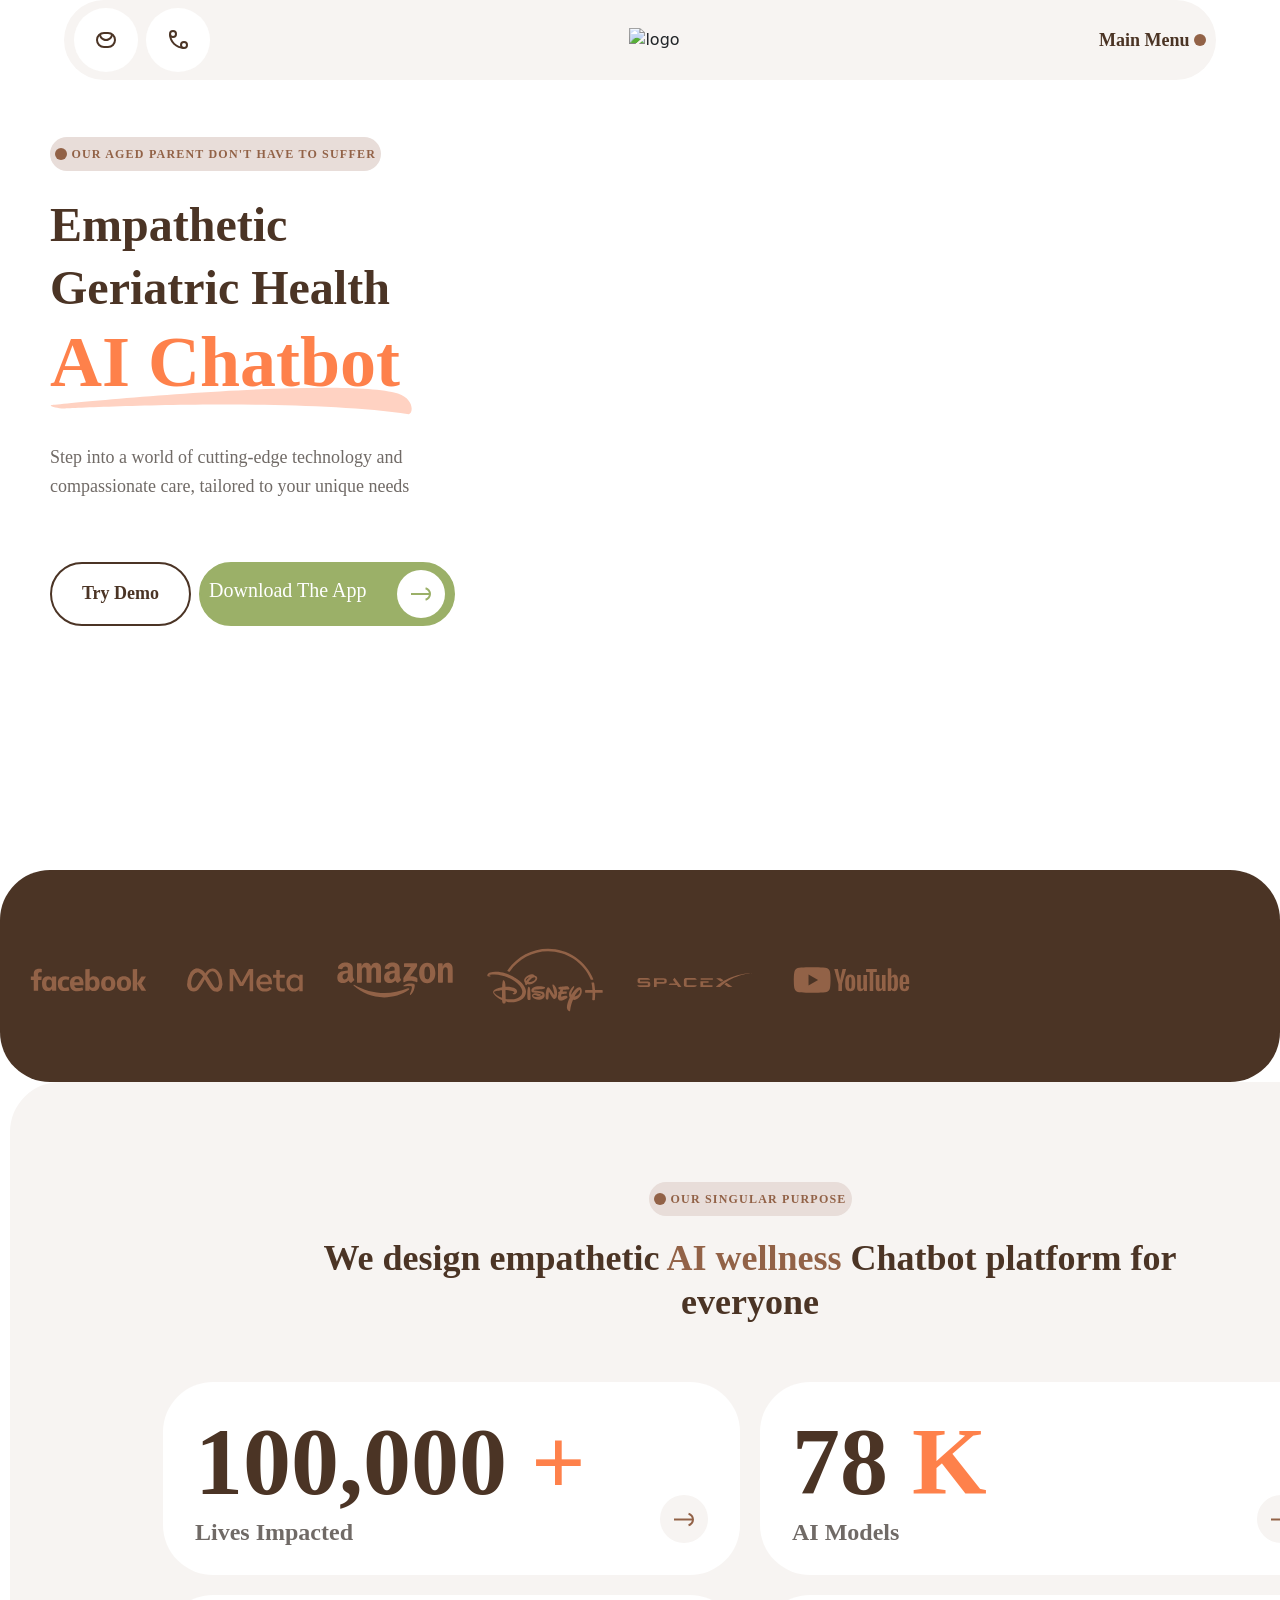
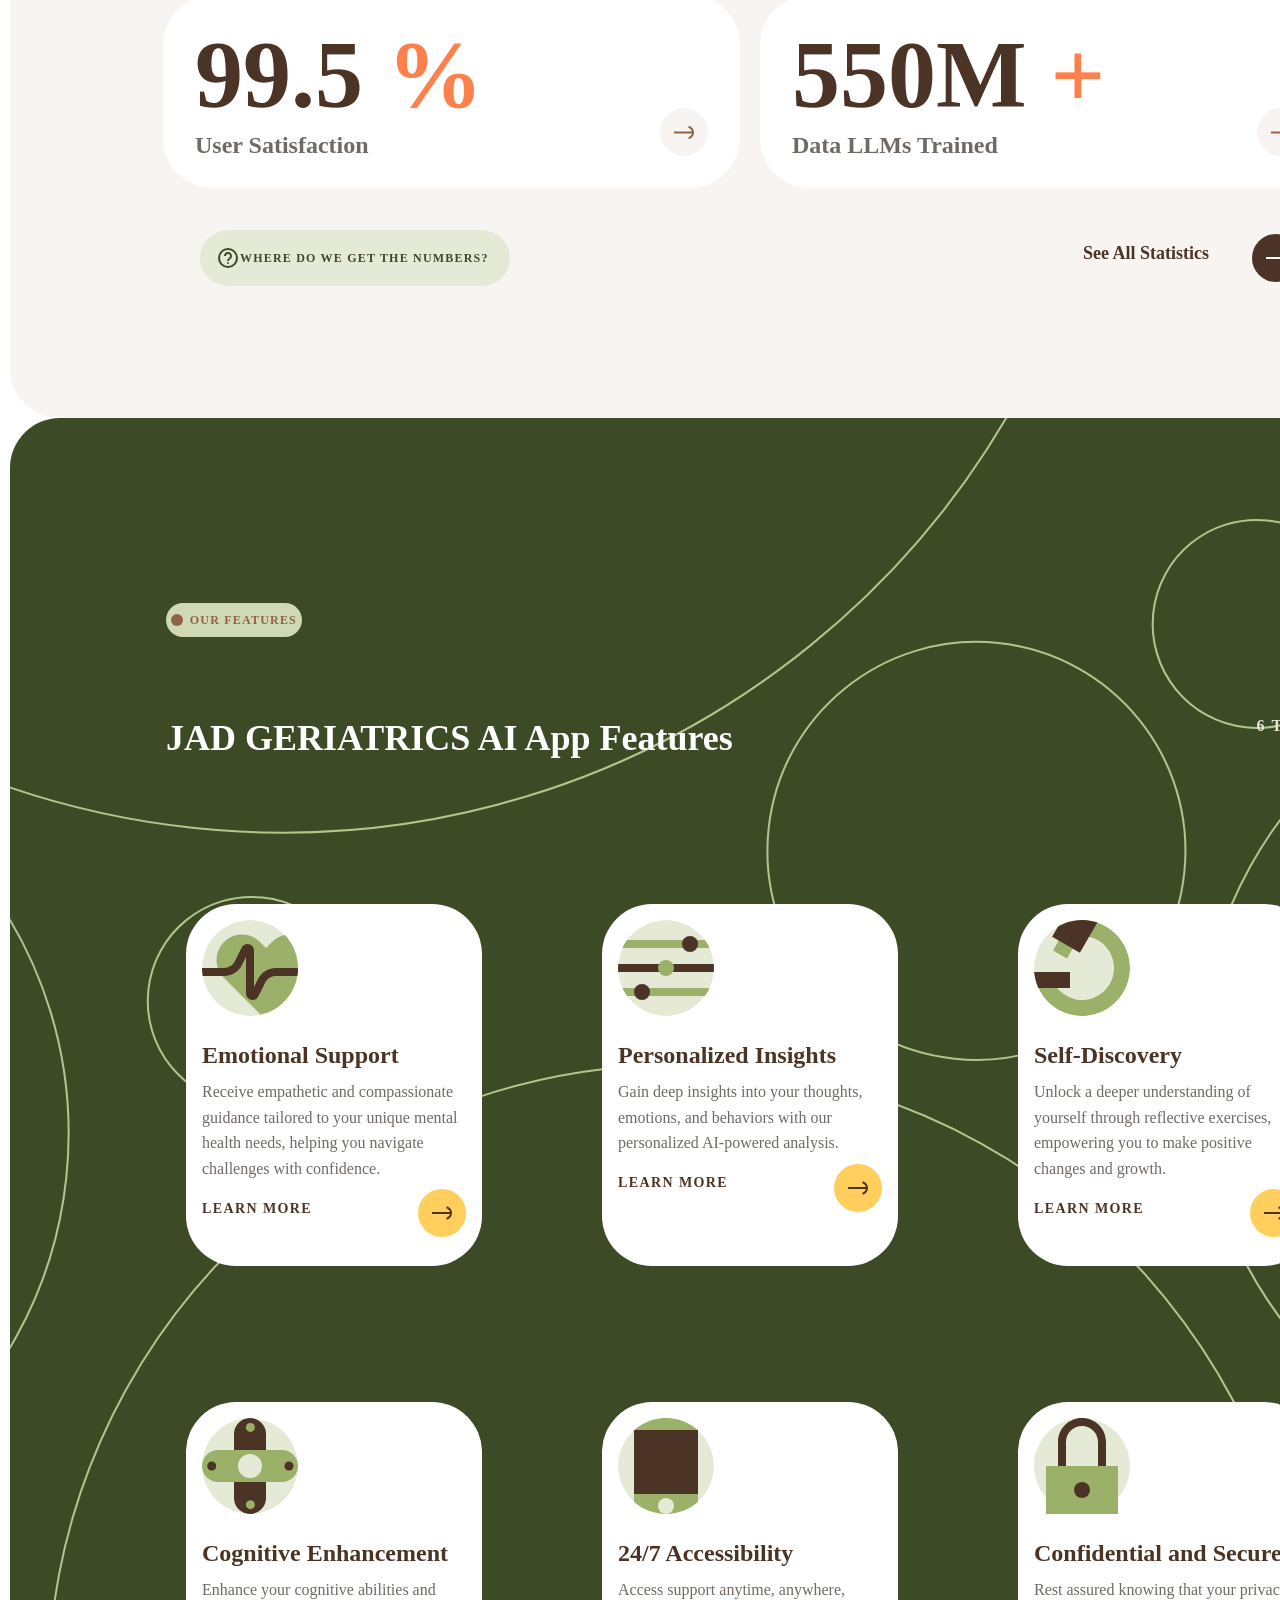
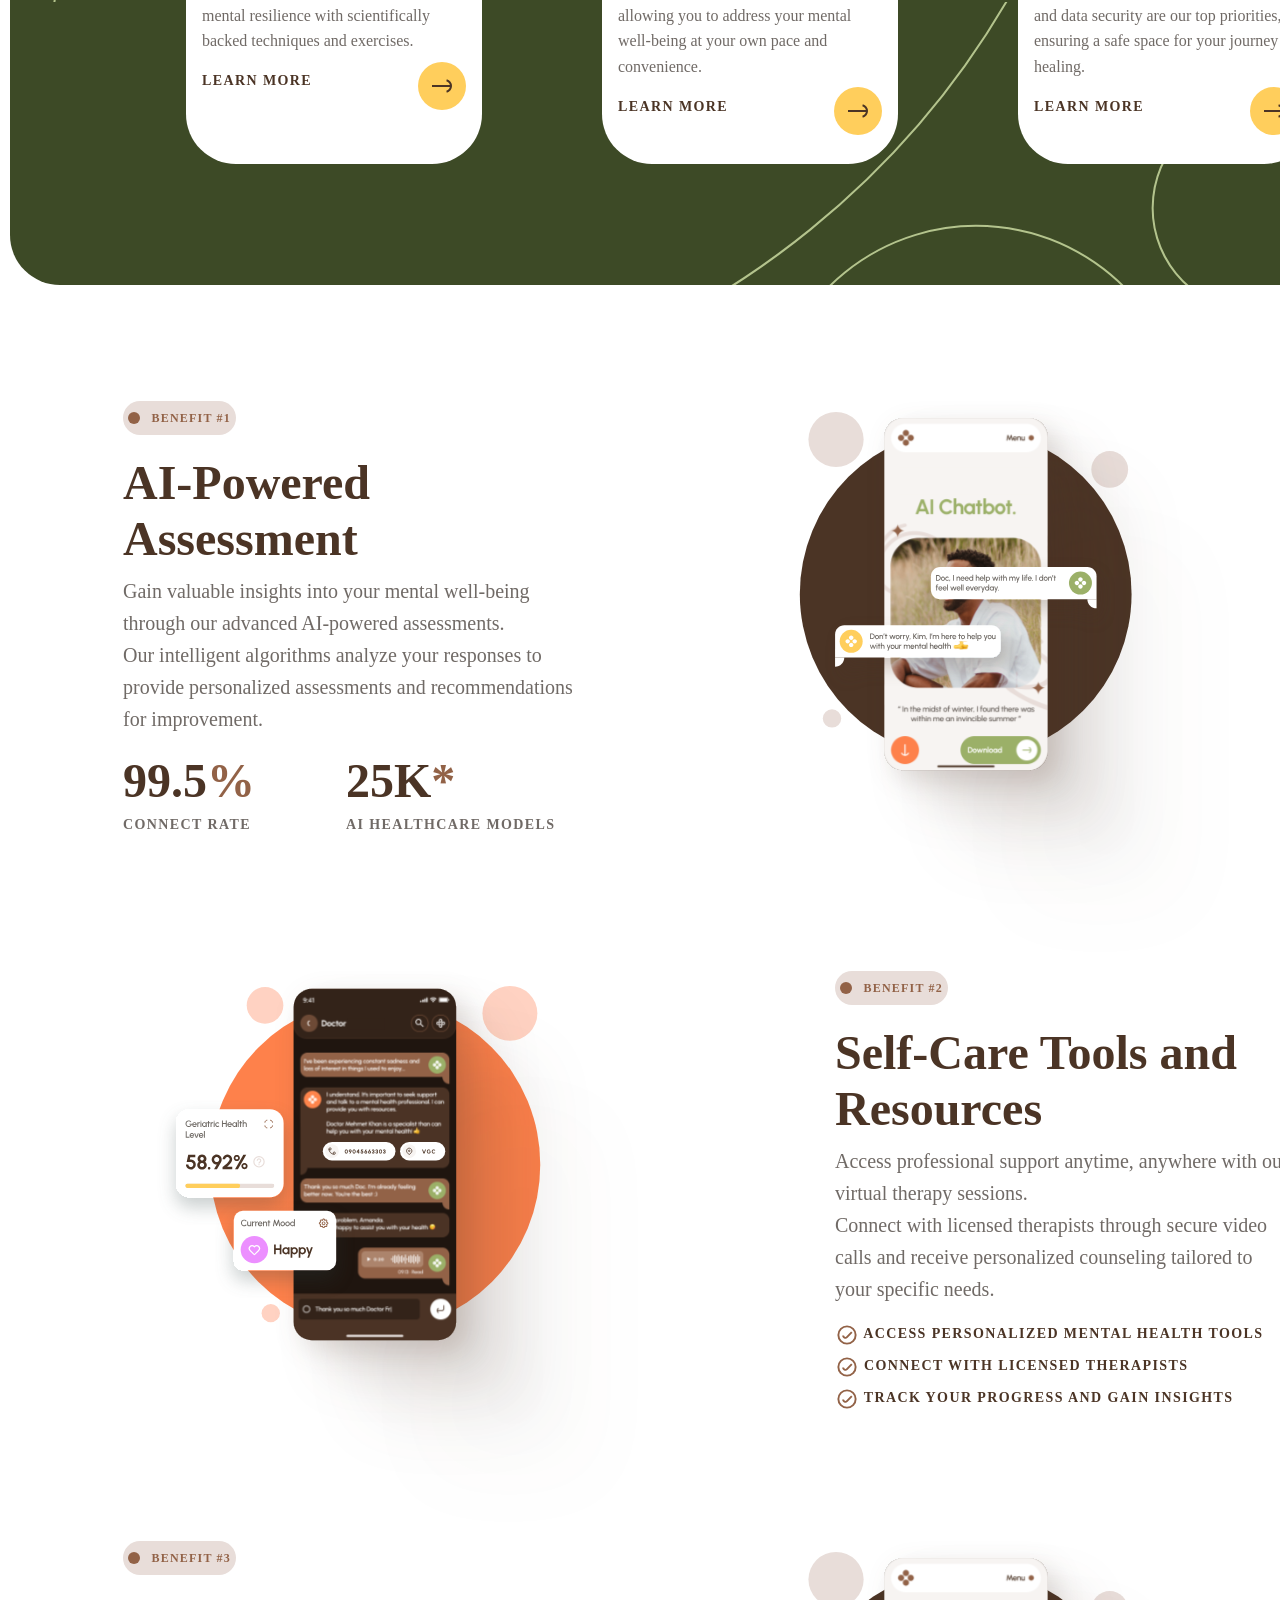
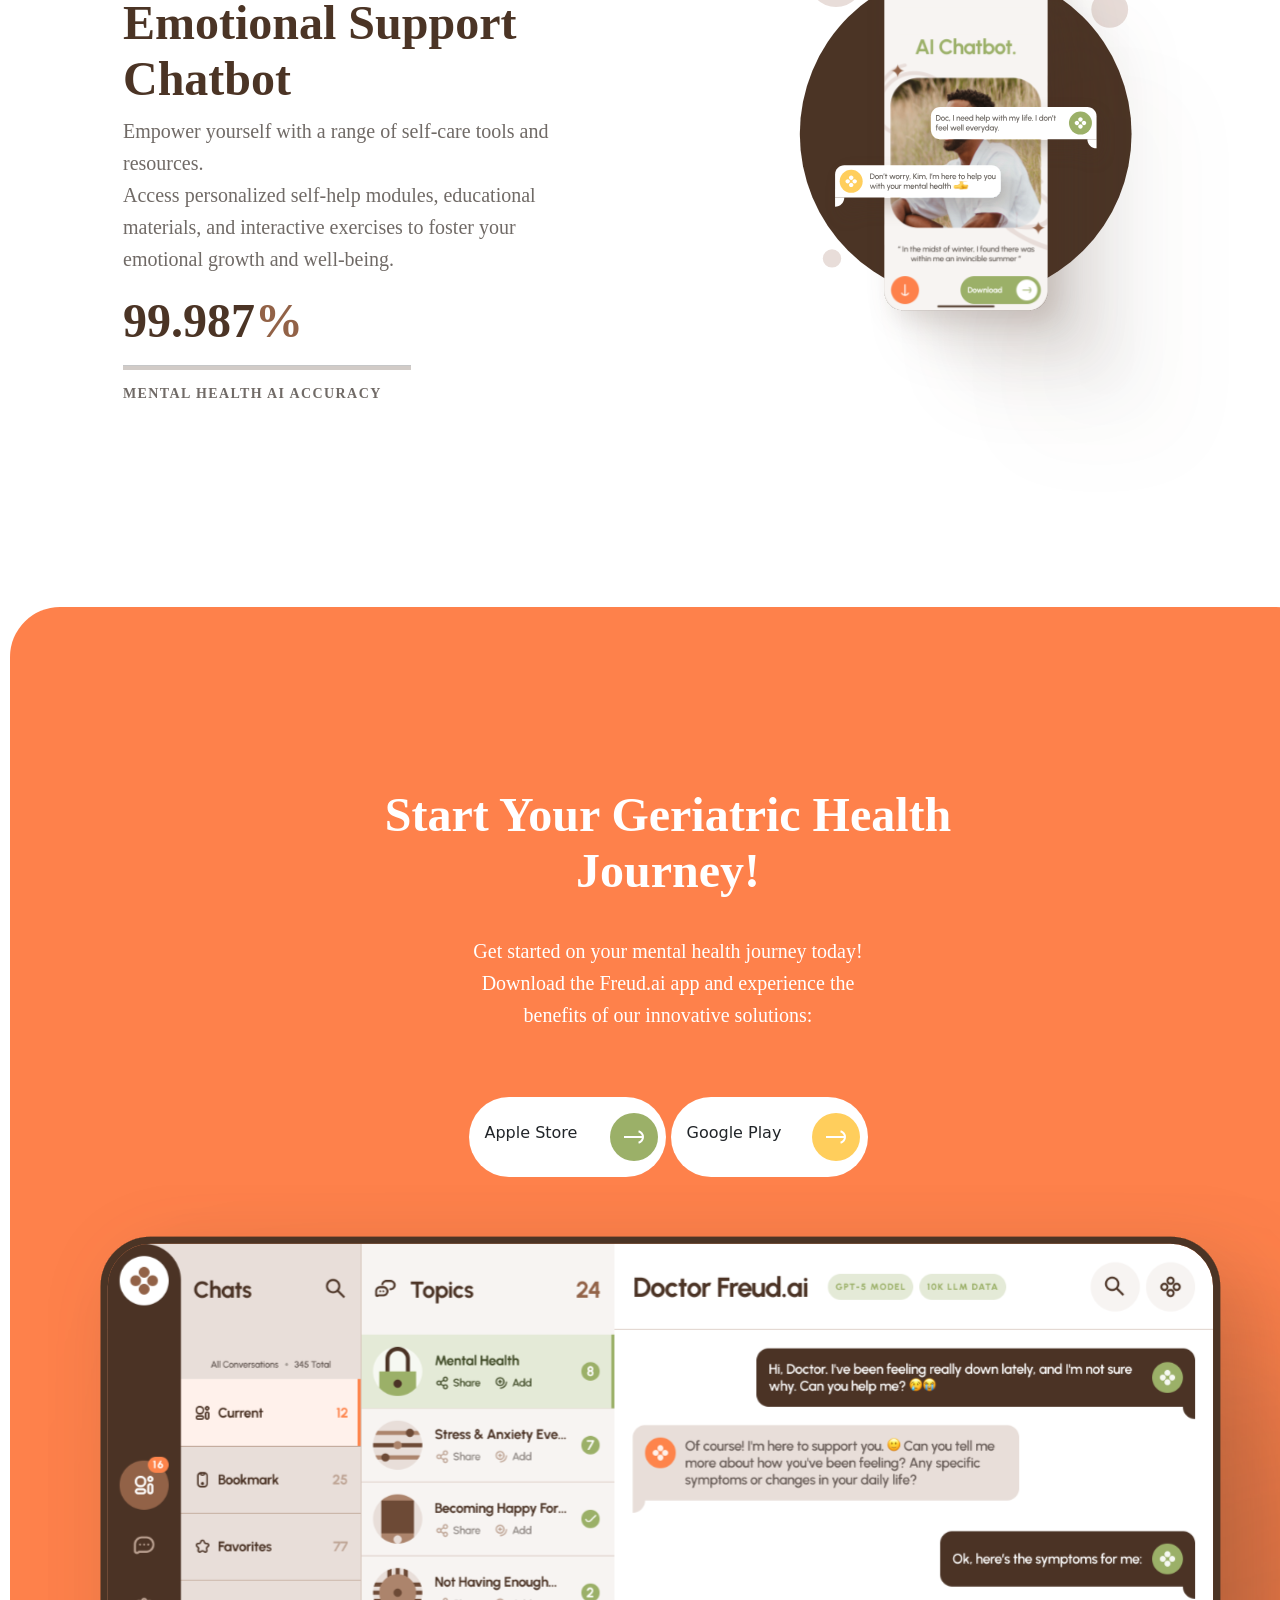
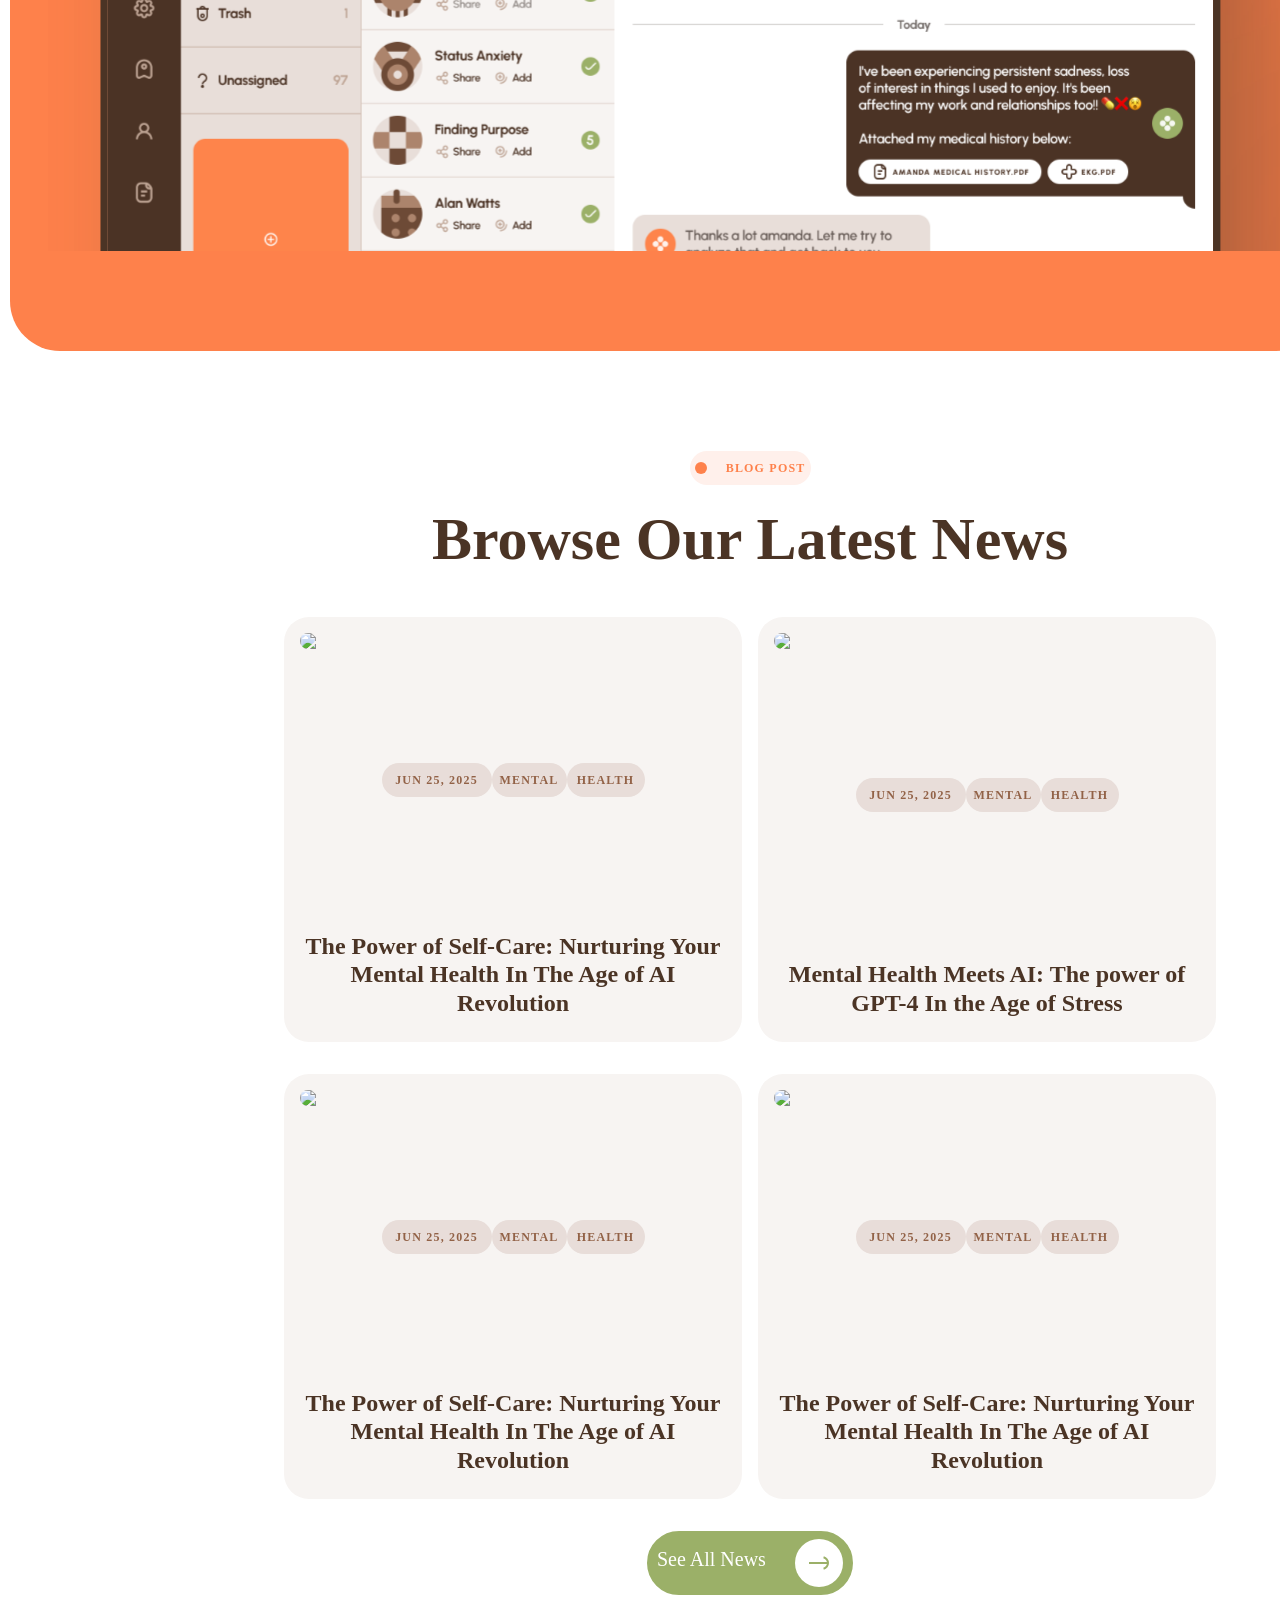
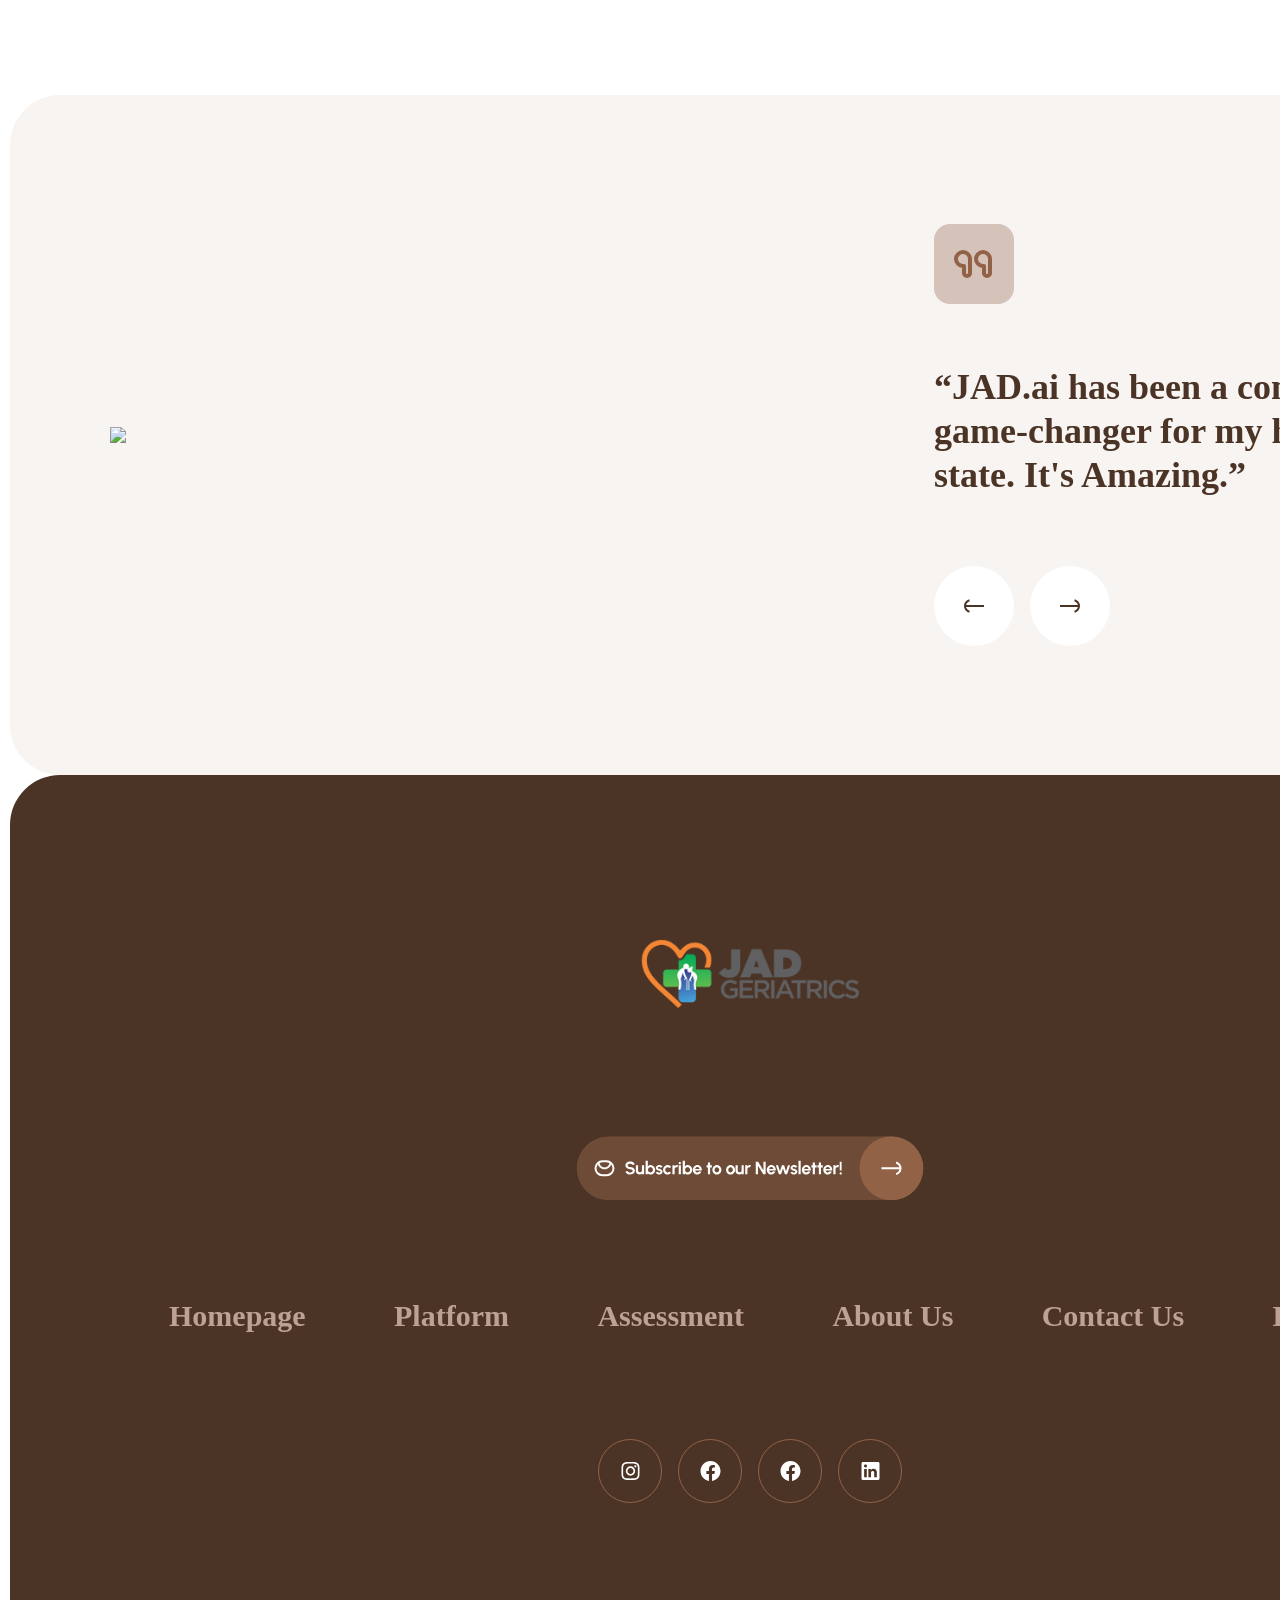
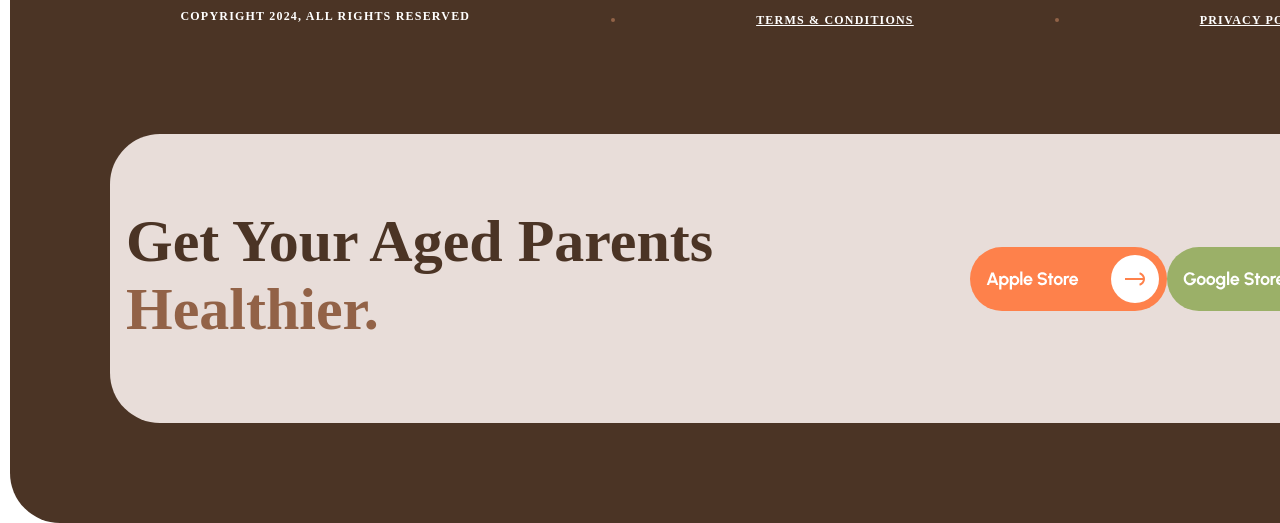
==== index.html @ 33a17d44 "deployment" ====
<!DOCTYPE html>
<!--[if lt IE 7]>      <html class="no-js lt-ie9 lt-ie8 lt-ie7"> <![endif]-->
<!--[if IE 7]>         <html class="no-js lt-ie9 lt-ie8"> <![endif]-->
<!--[if IE 8]>         <html class="no-js lt-ie9"> <![endif]-->
<!--[if gt IE 8]>      <html class="no-js"> <!--<![endif]-->
<html lang="en">
  <head>
    <meta charset="utf-8" />
    <meta name="author" content="Chinonso Morba" />
    <meta http-equiv="X-UA-Compatible" content="IE=edge" />
    <title>Health Consult</title>
    <meta name="description" content="" />
    <meta name="viewport" content="width=device-width, initial-scale=1" />
    <meta name="description" content="Health consultation website" />
    <link rel="stylesheet" href="index.css" />
    <link rel="stylesheet" href="index2.css" />

    <link rel="stylesheet" href="static/styles/general.css" />

    <link
      href="https://cdn.jsdelivr.net/npm/bootstrap@5.3.2/dist/css/bootstrap.min.css"
      rel="stylesheet"
      integrity="sha384-T3c6CoIi6uLrA9TneNEoa7RxnatzjcDSCmG1MXxSR1GAsXEV/Dwwykc2MPK8M2HN"
      crossorigin="anonymous"
    />
    <script src="index.js" async defer></script>
  </head>
  <body>
    <header role="navigation" class="navigation">
      <aside class="aside-flex aside-w1 desktop">
        <div><img src="static/images/46-email-1.svg" alt="email logo" /></div>
        <div>
          <img src="static/images/54-telephone.svg" alt="telephone logo" />
        </div>
      </aside>
      <img src="static/images/image-desktop.svg" alt="logo" class="desktop" />
      <img src="static/images/image-mobile.svg" alt="logo" class="mobile" />
      <aside class="aside-flex aside-w2">
        <div class="menu desktop">Main</div>
        <div class="menu desktop">Menu</div>

        <div class="dropdown mobile" style="right: 30px;">
          <button
            class="btn btn-primary dropdown-toggle"
            type="button"
            data-bs-toggle="dropdown"
            aria-expanded="false"
          >
            Menu
          </button>
          <ul class="dropdown-menu">
            <li>
              <button class="dropdown-item" type="button">Homepage</button>
            </li>
            <li>
              <button class="dropdown-item" type="button">Platform</button>
            </li>
            <li>
              <button class="dropdown-item" type="button">Assessment</button>
            </li>
            <li>
              <button class="dropdown-item" type="button">About Us</button>
            </li>
            <li>
              <button class="dropdown-item" type="button">Contact Us</button>
            </li>
            <li><button class="dropdown-item" type="button">Blog</button></li>
          </ul>
        </div>
        <div class="dot"></div>
      </aside>
    </header>
    <main class="main">
      <aside class="ai-chat">
        <div class="aside-flex aged-container">
          <div class="dot"></div>
          <div class="aged">OUR AGED PARENT DON'T HAVE TO SUFFER</div>
        </div>

        <h2 class="empathy">Empathetic</h2>
        <h2 class="empathy">Geriatric Health</h2>
        <h2 class="chat">AI Chatbot</h2>
        <img src="static/images/Marker.svg" class="desktop marker" />
        <img src="static/images/Marker-mobile.svg" class="mobile marker" />

        <div class="para">
          Step into a world of cutting-edge technology and compassionate care,
          tailored to your unique needs
        </div>
        <div class="buttons">
          <button class="button button1">Try Demo</button>
          <button class="button button2">
            <h5>Download The App</h5>
            <div class="arrow">
              <img src="static/images/04-arrow-right-sm.svg" alt="arrow icon" />
            </div>
          </button>
        </div>
      </aside>
      <section class="images">
        <img
          src="static/images/mobile-phone.svg"
          alt="phone image"
          class="mobile"
        />
        <div class="shade mobile"></div>
        <div class="desktop space">
          <img src="static/images/desktop-phone.svg" alt="phone image" />
        </div>
        <div class="desktop shade"></div>
      </section>
    </main>

    <section class="disp-slideshow-container mobile disp">
      <div class="disp-slides">
        <img src="static/images/Company Logo.svg" alt="..." />
        <img src="static/images/Company Logo (1).svg" alt="..." />
        <img src="static/images/Company Logo (2).svg" alt="..." />
        <img src="static/images/Company Logo (3).svg" alt="..." />
        <img src="static/images/Company Logo (4).svg" alt="..." />
        <img src="static/images/Company Logo (5).svg" alt="..." />
      </div>
    </section>
    <section class="bottom-sub desktop disp-desktop">
      <img src="static/images/Company Logo.svg" />
      <img src="static/images/Company Logo (1).svg" />
      <img src="static/images/Company Logo (2).svg" />
      <img src="static/images/Company Logo (3).svg" />
      <img src="static/images/Company Logo (4).svg" />
      <img src="static/images/Company Logo (5).svg" />
    </section>

    <section class="middle" style="padding: 100px">
      <div class="aside-flex aged-container" style="width: 203px">
        <div class="dot"></div>
        <div class="aged">OUR SINGULAR PURPOSE</div>
      </div>

      <div class="des">
        We design empathetic <span class="ai">AI wellness</span> Chatbot
        platform for everyone
      </div>

      <div class="ai-flex">
        <div class="ai-card">
          <div style="align-self: flex-start">
            <h1 class="ai-card-text">
              100,000 <span style="color: #fe814b">+</span>
            </h1>
            <h6 class="ai-card-smalltext">Lives Impacted</h6>
          </div>
          <div
            class="arrow"
            style="background-color: #f7f4f2; align-self: flex-end"
          >
            <img src="static/images/arrow-brown.svg" alt="arrow icon" />
          </div>
        </div>

        <div class="ai-card">
          <div style="align-self: flex-start">
            <h1 class="ai-card-text">
              78 <span style="color: #fe814b">K</span>
            </h1>
            <h6 class="ai-card-smalltext">AI Models</h6>
          </div>
          <div
            class="arrow"
            style="background-color: #f7f4f2; align-self: flex-end"
          >
            <img src="static/images/arrow-brown.svg" alt="arrow icon" />
          </div>
        </div>
      </div>

      <div class="ai-flex">
        <div class="ai-card">
          <div style="align-self: flex-start">
            <h1 class="ai-card-text">
              99.5 <span style="color: #fe814b">%</span>
            </h1>
            <h6 class="ai-card-smalltext">User Satisfaction</h6>
          </div>
          <div
            class="arrow"
            style="background-color: #f7f4f2; align-self: flex-end"
          >
            <img src="static/images/arrow-brown.svg" alt="arrow icon" />
          </div>
        </div>

        <div class="ai-card">
          <div style="align-self: flex-start">
            <h1 class="ai-card-text">
              550M <span style="color: #fe814b">+</span>
            </h1>
            <h6 class="ai-card-smalltext">Data LLMs Trained</h6>
          </div>
          <div
            class="arrow"
            style="background-color: #f7f4f2; align-self: flex-end"
          >
            <img src="static/images/arrow-brown.svg" alt="arrow icon" />
          </div>
        </div>
      </div>

      <div class="ai-flex" style="width: 1100px">
        <div class="question">
          <img
            src="static/images/question-mark.svg"
            alt="icon for question mark"
          />
          WHERE DO WE GET THE NUMBERS?
        </div>
        <div class="aside-flex all-stat">
          <h2 class="stat">See All Statistics</h2>
          <div class="arrow" style="background-color: #4b3425">
            <img src="static/images/arrow-white.svg" />
          </div>
        </div>
      </div>
    </section>

    <section class="middle" id="back-img">
      <div class="middle2">
        <div class="aside-flex feature">
          <div class="dot"></div>
          <div class="aged">OUR FEATURES</div>
        </div>
        <div class="jadtot">
          <h1 class="jad">JAD GERIATRICS AI App Features</h1>
          <h6 class="tot">6 TOTAL</h6>
        </div>
      </div>

      <div class="grid-container">
        <div class="icon-card">
          <img src="static/images/icon1.svg" />
          <h4>Emotional Support</h4>
          <h6>
            Receive empathetic and compassionate guidance tailored to your
            unique mental health needs, helping you navigate challenges with
            confidence.
          </h6>
          <div class="icon-card-end">
            <h5>LEARN MORE</h5>
            <img src="static/images/icon7.svg" />
          </div>
        </div>

        <div class="icon-card">
          <img src="static/images/icon2.svg" />
          <h4>Personalized Insights</h4>
          <h6>
            Gain deep insights into your thoughts, emotions, and behaviors with
            our personalized AI-powered analysis.
          </h6>
          <div class="icon-card-end">
            <h5>LEARN MORE</h5>
            <img src="static/images/icon7.svg" />
          </div>
        </div>

        <div class="icon-card">
          <img src="static/images/icon3.svg" />
          <h4>Self-Discovery</h4>
          <h6>
            Unlock a deeper understanding of yourself through reflective
            exercises, empowering you to make positive changes and growth.
          </h6>
          <div class="icon-card-end">
            <h5>LEARN MORE</h5>
            <img src="static/images/icon7.svg" />
          </div>
        </div>

        <div class="icon-card">
          <img src="static/images/icon4.svg" />
          <h4>Cognitive Enhancement</h4>
          <h6>
            Enhance your cognitive abilities and mental resilience with
            scientifically backed techniques and exercises.
          </h6>
          <div class="icon-card-end">
            <h5>LEARN MORE</h5>
            <img src="static/images/icon7.svg" />
          </div>
        </div>

        <div class="icon-card">
          <img src="static/images/icon5.svg" />
          <h4>24/7 Accessibility</h4>
          <h6>
            Access support anytime, anywhere, allowing you to address your
            mental well-being at your own pace and convenience.
          </h6>
          <div class="icon-card-end">
            <h5>LEARN MORE</h5>
            <img src="static/images/icon7.svg" />
          </div>
        </div>

        <div class="icon-card">
          <img src="static/images/icon6.svg" />
          <h4>Confidential and Secure</h4>
          <h6>
            Rest assured knowing that your privacy and data security are our top
            priorities, ensuring a safe space for your journey to healing.
          </h6>
          <div class="icon-card-end">
            <h5>LEARN MORE</h5>
            <img src="static/images/icon7.svg" />
          </div>
        </div>
      </div>
    </section>

    <section id="pic-text">
      <div class="pic">
        <div class="pic-text">
          <div class="aside-flex aged-container" style="width: 113px">
            <div class="dot"></div>
            <div class="aged">BENEFIT #1</div>
          </div>
          <h2>AI-Powered Assessment</h2>
          <h4>
            Gain valuable insights into your mental well-being through our
            advanced AI-powered assessments.
            <br />
            Our intelligent algorithms analyze your responses to provide
            personalized assessments and recommendations for improvement.
          </h4>
          <div class="pic-text-rate-display">
            <div class="pic-text-rate">
              <h1>99.5<span>%</span></h1>
              <h6>CONNECT RATE</h6>
            </div>

            <div class="pic-text-rate" style="width: 235px">
              <h1>25K<span>*</span></h1>
              <h6>ai healthcare models</h6>
            </div>
          </div>
        </div>
        <img src="static/images/phone-image-desktop.svg" class="desktop" />
        <img src="static/images/phone-image-mobile.svg" class="mobile" />
      </div>

      <div class="pic pic-reverse">
        <img src="static/images/phone-image2-desktop.svg" class="desktop" />
        <img src="static/images/phone-image2-mobile.svg" class="mobile" />

        <div class="pic-text">
          <div class="aside-flex aged-container" style="width: 113px">
            <div class="dot"></div>
            <div class="aged">BENEFIT #2</div>
          </div>
          <h2>Self-Care Tools and Resources</h2>
          <h4>
            Access professional support anytime, anywhere with our virtual
            therapy sessions.
            <br />
            Connect with licensed therapists through secure video calls and
            receive personalized counseling tailored to your specific needs.
          </h4>
          <div class="pic-tip">
            <h5>
              <img src="static/images/icon-check.svg" /> Access personalized
              mental health tools
            </h5>
            <h5>
              <img src="static/images/icon-check.svg" /> Connect with licensed
              therapists
            </h5>
            <h5>
              <img src="static/images/icon-check.svg" /> Track your progress and
              gain insights
            </h5>
          </div>
        </div>
      </div>

      <div class="pic">
        <div class="pic-text">
          <div class="aside-flex aged-container" style="width: 113px">
            <div class="dot"></div>
            <div class="aged">BENEFIT #3</div>
          </div>
          <h2>Emotional Support Chatbot</h2>
          <h4>
            Empower yourself with a range of self-care tools and resources.
            <br />
            Access personalized self-help modules, educational materials, and
            interactive exercises to foster your emotional growth and
            well-being.
          </h4>
          <div class="pic-text-rate-display">
            <div class="pic-text-rate" style="width: 100%">
              <h1>99.987<span>%</span></h1>
              <hr />
              <h6>mental health ai accuracy</h6>
            </div>
          </div>
        </div>
        <img src="static/images/phone-image-desktop.svg" class="desktop" />
        <img src="static/images/phone-image-mobile.svg" class="mobile" />
      </div>
    </section>

    <section class="middle" id="base">
      <h1>Start Your Geriatric Health Journey!</h1>
      <h4 style="color: white; max-width: 684px; padding: 16px">
        Get started on your mental health journey today! Download the Freud.ai
        app and experience the benefits of our innovative solutions:
      </h4>
      <div class="apple">
        <div>
          <h6>Apple Store</h6>
          <img src="static/images/arrow-green.svg" />
        </div>

        <div>
          <h6>Google Play</h6>
          <img src="static/images/arrow-yellow.svg" />
        </div>
      </div>

      <img
        src="static/images/big-desktop.svg"
        style="width: 1240px"
        class="desktop"
      />
      <img
        src="static/images/big-mobile.svg"
        style="width: 100%"
        class="mobile"
      />
    </section>

    <section class="middle" style="background-color: white">
      <div
        class="aside-flex aged-container"
        style="width: 121px; background-color: rgba(255, 240, 235, 1)"
      >
        <div class="dot" style="background-color: #fe814b"></div>
        <div class="aged" style="color: #fe814b">BLOG POST</div>
      </div>
      <h2 class="latest mobile">Latest News</h2>
      <h2 class="latest desktop">Browse Our Latest News</h2>

      <div class="power-me">
        <div class="power-top">
          <img src="static/images/zen-marble-desktop.svg" class="desktop" />
          <img src="static/images/zen-marble-mobile.svg" class="mobile" />
          <div class="aside-flex" style="max-width: 426px">
            <div
              class="aside-flex aged-container power-small"
              style="width: 110px"
            >
              <div class="aged">JUN 25, 2025</div>
            </div>

            <div
              class="aside-flex aged-container power-small"
              style="width: 75px"
            >
              <div class="aged">MENTAL</div>
            </div>

            <div
              class="aside-flex aged-container power-small"
              style="width: 78px"
            >
              <div class="aged">HEALTH</div>
            </div>
          </div>
          <h1 class="power">
            The Power of Self-Care: Nurturing Your Mental Health In The Age of
            AI Revolution
          </h1>
        </div>

        <div class="power-top">
          <img src="static/images/zen-marble-desktop.svg" class="desktop" />
          <img src="static/images/zen-marble-mobile.svg" class="mobile" />
          <div class="aside-flex" style="max-width: 426px">
            <div
              class="aside-flex aged-container power-small"
              style="width: 110px"
            >
              <div class="aged">JUN 25, 2025</div>
            </div>

            <div
              class="aside-flex aged-container power-small"
              style="width: 75px"
            >
              <div class="aged">MENTAL</div>
            </div>

            <div
              class="aside-flex aged-container power-small"
              style="width: 78px"
            >
              <div class="aged">HEALTH</div>
            </div>
          </div>
          <h1 class="power">
            Mental Health Meets AI: The power of GPT-4 In the Age of Stress
          </h1>
        </div>

        <div class="power-top">
          <img src="static/images/zen-marble-desktop.svg" class="desktop" />
          <img src="static/images/zen-marble-mobile.svg" class="mobile" />
          <div class="aside-flex" style="max-width: 426px">
            <div
              class="aside-flex aged-container power-small"
              style="width: 110px"
            >
              <div class="aged">JUN 25, 2025</div>
            </div>

            <div
              class="aside-flex aged-container power-small"
              style="width: 75px"
            >
              <div class="aged">MENTAL</div>
            </div>

            <div
              class="aside-flex aged-container power-small"
              style="width: 78px"
            >
              <div class="aged">HEALTH</div>
            </div>
          </div>
          <h1 class="power">
            The Power of Self-Care: Nurturing Your Mental Health In The Age of
            AI Revolution
          </h1>
        </div>

        <div class="power-top">
          <img src="static/images/zen-marble-desktop.svg" class="desktop" />
          <img src="static/images/zen-marble-mobile.svg" class="mobile" />
          <div class="aside-flex" style="max-width: 426px">
            <div
              class="aside-flex aged-container power-small"
              style="width: 110px"
            >
              <div class="aged">JUN 25, 2025</div>
            </div>

            <div
              class="aside-flex aged-container power-small"
              style="width: 75px"
            >
              <div class="aged">MENTAL</div>
            </div>

            <div
              class="aside-flex aged-container power-small"
              style="width: 78px"
            >
              <div class="aged">HEALTH</div>
            </div>
          </div>
          <h1 class="power">
            The Power of Self-Care: Nurturing Your Mental Health In The Age of
            AI Revolution
          </h1>
        </div>
      </div>
      <button class="button button2" style="width: 206px">
        <h5>See All News</h5>
        <div class="arrow">
          <img src="static/images/04-arrow-right-sm.svg" alt="arrow icon" />
        </div>
      </button>
    </section>

    <section class="middle" id="latest">
      <img src="static/images/latest-desktop.svg" class="desktop" />
      <img src="static/images/latest-mobile.svg" class="mobile" />

      <div>
        <img src="static/images/apostrophe.svg" alt="apostrophe" />
        <h2>
          “JAD.ai has been a complete game-changer for my health state. It's
          Amazing.”
        </h2>
        <div class="aside-flex" style="width: 176px">
          <img src="static/images/left-arrow.svg" alt="left arrow" />
          <img src="static/images/right-arrow.svg" alt="right arrow" />
        </div>
      </div>
    </section>

    <section class="middle" id="last">
      <img src="static/images/last-image.svg" alt="logo" />

      <img
        src="static/images/last-arrow-desktop.svg"
        alt="last arrow"
        class="desktop"
      />
      <div class="latest-bottom">
        <h3><a>Homepage</a></h3>
        <h3><a>Platform</a></h3>
        <h3><a>Assessment</a></h3>
        <h3><a>About Us</a></h3>
        <h3><a>Contact Us</a></h3>
        <h3><a>Blog</a></h3>
      </div>
      <img src="static/images/last-arrow.svg" alt="last arrow" class="mobile" />

      <div class="social-medias">
        <div class="social-media">
          <img src="static/images/instagram.svg" alt="last arrow" />
        </div>

        <div class="social-media">
          <img src="static/images/facebook.svg" alt="last arrow" />
        </div>

        <div class="social-media">
          <img src="static/images/youtube.svg" alt="last arrow" />
        </div>

        <div class="social-media">
          <img src="static/images/linkedin.svg" alt="last arrow" />
        </div>
      </div>
      <div class="copyright">
        <h6>Copyright 2024, All Rights Reserved</h6>
        <div class="copyright-small-dot"></div>
        <a href="">Terms & Conditions</a>
        <div class="copyright-small-dot"></div>
        <a href="">Privacy Policy</a>
      </div>

      <div class="last-last">
        <h2>
          Get Your Aged Parents <span style="color: #926247">Healthier.</span>
        </h2>
        <img src="static/images/orange-button.svg" alt="orange-button" />
        <img src="static/images/green-button.svg" alt="green-button" />
      </div>
    </section>

    <script
      src="https://cdn.jsdelivr.net/npm/bootstrap@5.3.2/dist/js/bootstrap.bundle.min.js"
      integrity="sha384-C6RzsynM9kWDrMNeT87bh95OGNyZPhcTNXj1NW7RuBCsyN/o0jlpcV8Qyq46cDfL"
      crossorigin="anonymous"
    ></script>
  </body>
</html>
---- index.css ----
.aged {
    color: #926247;
    font-size: 12px;
    font-family: Urbanist;
    font-weight: 800;
    text-transform: uppercase;
    letter-spacing: 1.20px;
    word-wrap: break-word;
}

.aged-container {
    width: 331px;
    height: 34px;
    background-color: #E8DDD9;
    padding-left: 5px;
    padding-right: 5px;
    border-radius: 100px;
    margin-bottom: 20px;
}

.ai {
    color: #926247;
}

.ai-card {
    display: flex;
    flex-direction: column;
    justify-content: space-between;
    align-items: center;
    border-radius: 25px;
    background-color: white;
    width: 311px;
    height: 192px;
    padding: 16px;
    margin: 10px;
}

.ai-card-text {
    color: #4B3425;
    font-size: 60px;
    font-family: Urbanist;
    font-weight: 700;
    line-height: 68px;
    word-wrap: break-word;
}

.ai-card-smalltext {

    color: rgba(31, 22, 15, 0.64);
    font-size: 20px;
    font-family: Urbanist;
    font-weight: 600;
    word-wrap: break-word;
}

.ai-chat {
    width: 343px;
    height: 489px;
    display: flex;
    align-items: center;
    flex-direction: column;
    justify-content: space-evenly;
    padding: 10px;
    margin: auto auto;
}

.ai-flex {
    display: flex;
    flex-direction: column;
    justify-content: space-evenly;
    align-items: center;
}

.all-stat {
    width: 217px;
    height: 64px;
    justify-content: space-between;
}

.apple {
    width: 311px;
    display: flex;
    flex-direction: column;
    justify-content: space-between;
    align-items: center;
}

.apple div {
    border-radius: 50px;
    background-color: white;
    display: flex;
    width: 100%;
    /* height: 64px; */
    padding-top: 16px;
    padding-right: 8px;
    padding-bottom: 16px;
    padding-left: 16px;
    margin-bottom: 8px;
    align-items: center;
    justify-content: space-between;
}

.apple img {
    width: 48px;
    height: 48px;
}

.apple img:hover,
.apple img:focus {
    cursor: pointer;
    opacity: 0.75;
}

.aside-flex {
    display: flex;
    justify-content: space-between;
    align-items: center;
}

.aside-w1 {
    width: 136px;
    height: 64px;
}

.aside-w1 div,
.arrow {
    width: 64px;
    height: 64px;
    border-radius: 100%;
    background-color: #FFFFFF;
    display: flex;
    align-items: center;
    justify-content: center;
}


.arrow:hover,
.hover:focus {
    cursor: pointer;
    opacity: 0.75;
}

.aside-w1 div:hover,
.aside-w1 div:focus {
    cursor: pointer;
}

.aside-w2 {
    width: 66px;
    height: 22px;
}

.arrow {
    width: 48px;
    height: 48px;
}

#back-img {
    /* box-sizing: content-box; */
    background-color: #3D4A26;
    background-image: url("static/images/total.svg");
    width: 100%;
    /* height: 1184px; */
    padding-bottom: 85px;
}

#base {
    background-color: rgba(254, 129, 75, 1);
    margin-top: 96px;
    /* width: 311px; */
    padding-left: 18px;
    padding-right: 18px;
}

#base h1 {
    color: white;
    text-align: center;
    width: 311px;
    font-size: 36px;
    font-family: Urbanist;
    font-weight: 700;
    line-height: 44px;
    word-wrap: break-word;
    margin: 0px;
    padding-top: 80px;
    padding-bottom: 20px;
}

#base h4 {
    text-align: center;
}

.button {
    font-size: 18px;
    font-family: Urbanist;
    font-weight: 700;
    word-wrap: break-word;
    border-radius: 100px;
    width: 343px;
    height: 64px;
}

.button:hover,
.button:focus {
    cursor: pointer;
}

.button1 {
    color: #4B3425;
    border: 2px #4B3425 solid;
    background-color: white;
}

.button2 {
    color: #FFFFFF;
    background-color: #9BB068;
    display: flex;
    align-items: center;
    justify-content: space-between;
    border: 2px #9BB068 solid;
    padding: 8px;

}

.buttons {
    display: flex;
    flex-direction: column;
    justify-content: space-between;
    align-items: center;
    height: 136px;
}

.chat {
    color: #FE814B;
    font-size: 48px;
    font-family: Urbanist;
    font-weight: 700;
    line-height: 56px;
    word-wrap: break-word;
    margin: 0px;
}

.container {
    width: 100%;
    display: flex;
    flex-direction: column;
    padding: 10px;
    justify-content: space-between;
}

.copyright {
    display: flex;
    width: 100%;
    flex-direction: column;
    justify-content: space-between;
    align-items: center;
}

.copyright h6,
.copyright a {
    color: white;
    font-size: 12px;
    font-family: Urbanist;
    font-weight: 800;
    text-transform: uppercase;
    letter-spacing: 1.20px;
    word-wrap: break-word;
    padding-top: 10px;
    padding-bottom: 10px;
}

.copyright-small-dot {
    width: 4px;
    height: 4px;
    border-radius: 100%;
    background-color: rgba(146, 98, 71, 1);
}

.des {
    color: #4B3425;
    font-size: 36px;
    font-family: Urbanist;
    font-weight: 700;
    line-height: 44px;
    word-wrap: break-word;
    width: 311px;
    height: 220px;
    text-align: center;
}

.desktop {
    display: none;
}

.disp {
    margin: 20px;
    /* height: 212px; */
    background-color: #4B3425;
    border-radius: 50px;
}

.disp-slideshow-container {
    position: relative;
    max-width: 100%;
    margin: auto;
  }
  
  .disp-slides img {
    display: none;
    width: 100%;
  }
  
  .disp-slides img:first-child {
    display: block;
  }

.dot {
    width: 12px;
    height: 12px;
    background: #926247;
    border-radius: 100%;
}

.empathy {
    text-align: center;
    width: 343px;
    color: #4B3425;
    font-size: 48px;
    font-family: Urbanist;
    font-weight: 700;
    line-height: 56px;
    word-wrap: break-word;
    margin: 0px;
}

.feature {
    width: 132px;
    height: 34px;
    background-color: #CFD9B5;
    padding: 5px;
    border-radius: 50px;
}

.grid-container {
    display: flex;
    flex-direction: column;
    width: 100%;
    justify-content: space-between;
    align-items: center;
    margin-top: 100px;
}

.icon-card {
    max-width: 311px;
    height: 362px;
    display: flex;
    flex-direction: column;
    align-items: flex-start;
    border-radius: 50px;
    padding: 16px;
    margin-bottom: 16px;
    background-color: white;
}

.icon-card>img {
    width: 96px;
    height: 96px;
}

.icon-card-end {
    display: flex;
    justify-content: space-between;
    align-items: center;
    width: 100%;
}

.icon-card-end>img {
    width: 48px;
    height: 48px;
}

.icon-card-end>img:hover {
    cursor: pointer;
}

.icon-card h4 {
    color: #4B3425;
    font-size: 24px;
    font-family: Urbanist;
    font-weight: 700;
    line-height: 32px;
    word-wrap: break-word;
    margin-top: 23px;
}

.icon-card h5 {
    color: #4B3425;
    font-size: 14px;
    font-family: Urbanist;
    font-weight: 800;
    text-transform: uppercase;
    letter-spacing: 1.40px;
    word-wrap: break-word;
}

.icon-card h6 {
    color: rgba(31, 22, 15, 0.64);
    font-size: 16px;
    font-family: Urbanist;
    font-weight: 500;
    line-height: 25.60px;
    word-wrap: break-word;
}

.images {
    width: 343px;
}

.jad {
    color: white;
    font-size: 36px;
    font-family: Urbanist;
    font-weight: 700;
    line-height: 44px;
    word-wrap: break-word;
    text-align: left;
}

.jadtot {
    display: flex;
    flex-direction: column;
    align-items: flex-start;
    width: 100%;
    height: 88px;
}

.latest {
    color: #4B3425;
    font-size: 48px;
    font-family: Urbanist;
    font-weight: 700;
    line-height: 56px;
    word-wrap: break-word;
    /* width: 249px; */
    height: 56px;
}

#latest {
    display: flex;
    flex-direction: column;
    align-items: center;
    justify-content: space-between;
}


#latest>div {
    display: flex;
    flex-direction: column;
    justify-content: space-evenly;
    align-items: center;
    width: 311px;
    /* height: 480px; */
}

#latest h2 {
    color: #4B3425;
    font-size: 36px;
    font-family: Urbanist;
    font-weight: 700;
    line-height: 44px;
    word-wrap: break-word;
    padding-top: 32px;
    padding-bottom: 32px;
}

#latest img:hover,
#latest img:focus {
    opacity: 0.75;
    cursor: pointer;
}

.latest-bottom {
    display: flex;
    flex-direction: column;
    width: 343px;
    align-items: center;
    justify-content: space-between;
}

#last {
    background-color: rgba(75, 52, 37, 1);
}

#last h3 {
    color: #BDA193;
    font-size: 30px;
    font-family: Urbanist;
    font-weight: 600;
    line-height: 38px;
    word-wrap: break-word;
    margin-top: 32px;
}

#last img {
    margin-bottom: 64px;
    margin-top: 64px;
}

#last img:hover,
#last img:focus {
    opacity: 0.75;
    cursor: pointer;
}

.last-last {
    background-color: rgba(232, 221, 217, 1);
    border-radius: 50px;
    width: 100%;
    min-height: 289px;
    display: flex;
    flex-direction: column;
    justify-content: space-between;
    align-items: center;
    padding: 16px;
    margin-top: 93px;
}

.last-last h2 {
    color: #4B3425;
    font-size: 36px;
    font-family: Urbanist;
    font-weight: 700;
    line-height: 44px;
    /* width: 100%; */
    word-wrap: break-word;
}

.last-last img:hover, .last-last img:focus {
    opacity: 0.75;
    cursor: pointer;
}

.letter {
    border-radius: 50px;
    background-color: #926247;
    width: 318px;
    /* height: 64px; */
    display: flex;
    padding-left: 16px;
    padding-top: 16px;
    padding-bottom: 16px;
    justify-content: space-between;
}

.letter h3 {
    color: white;
    font-size: 18px;
    font-family: Urbanist;
    font-weight: 700;
    word-wrap: break-word;
    /* margin-right: 16px; */
}

.main {
    display: flex;
    flex-direction: column;
    justify-content: space-between;
    align-items: flex-start;
}

.marker {
    position: relative;
    bottom: 22px;
    z-index: -1;
    left: 0px;
}

.menu {
    color: #4B3425;
    font-size: 18px;
    font-family: Urbanist;
    font-weight: 600;
    word-wrap: break-word;
}

.middle {
    padding: 16px;
    width: 100%;
    margin-left: 10px;
    margin-right: 10px;
    border-radius: 50px;
    background-color: #F7F4F2;
    display: flex;
    flex-direction: column;
    align-items: center;
    justify-content: center;
}

.middle2 {
    height: 181px;
    display: flex;
    flex-direction: column;
    align-items: flex-start;
    justify-content: space-between;
    margin-top: 85px;
}

.mobile {
    display: block;
}

.navigation {
    border-radius: 100px;
    display: flex;
    justify-content: space-between;
    align-items: center;
    width: 100%;
    height: 64px;
    background-color: #F7F4F2;
    padding-left: 10px;
    padding-right: 10px;
    margin: auto auto;
}

.para {
    color: rgba(31, 22, 15, 0.64);
    font-size: 18px;
    font-family: Urbanist;
    font-weight: 500;
    line-height: 28.80px;
    word-wrap: break-word;
    height: 87px;
    text-align: center;
}

.pic {
    display: flex;
    flex-direction: column-reverse;
}

.pic img {
    width: 100%;
}

.pic-reverse {
    flex-direction: column;
}

#pic-text {
    display: flex;
    flex-direction: column;
    width: 100%;
    justify-content: space-between;
    align-items: center;
    padding-top: 20px;
    padding-left: 10px;
}

.pic-text h1 {
    color: #4B3425;
    font-size: 36px;
    font-family: Urbanist;
    font-weight: 700;
    line-height: 44px;
    word-wrap: break-word;
}

.pic-text h1 span {
    color: #926247;
    font-size: 36px;
    font-family: Urbanist;
    font-weight: 700;
    line-height: 44px;
    word-wrap: break-word;
}

.pic-text h2 {
    color: #4B3425;
    font-size: 36px;
    font-family: Urbanist;
    font-weight: 700;
    line-height: 44px;
    word-wrap: break-word;
    width: 343px;
    height: 88px;
}

.pic-text hr {
    background-color: #4B3425;
    height: 5px;
    width: 288px;
}

.pic-text h4,
#base h4 {
    color: rgba(31, 22, 15, 0.64);
    font-size: 18px;
    font-family: Urbanist;
    font-weight: 500;
    line-height: 28.80px;
    word-wrap: break-word;
    width: 343px;
    height: 170px;
}

.pic-text h6,
.pic-tip h5 {
    color: rgba(31, 22, 15, 0.64);
    font-size: 12px;
    font-family: Urbanist;
    font-weight: 800;
    text-transform: uppercase;
    letter-spacing: 1.20px;
    word-wrap: break-word;
}

.pic-text-rate {
    width: 150px;
    height: 81px;
}

.pic-text-rate-display {
    display: flex;
    justify-content: space-between;
    width: 343px;
}

.pic-tip h5 {
    color: #4B3425;
}

.pic-tip img {
    width: 24px;
    height: 24px;
}

.power {
    color: #4B3425;
    font-size: 24px;
    font-family: Urbanist;
    font-weight: 700;
    word-wrap: break-word;
    text-align: center;
    max-width: 426px;
}

.power-me {
    width: 100%;
    height: 100%;
    margin-top: 32px;
    display: flex;
    flex-direction: column;
    margin-bottom: 16px;
    align-items: center;
}

.power-small {
    flex-direction: column;
    justify-content: center !important;
}

.power-top {
    padding: 16px;
    background-color: rgba(247, 244, 242, 1);
    width: 343px;
    height: 454px;
    margin-bottom: 16px;
    border-radius: 25px;
    display: flex;
    flex-direction: column;
    justify-content: space-between;
    align-items: center;
}

.power-top img {
    border-radius: 25px;
    width: 100%;
}

.shade {
    position: relative;
    z-index: 1;
    bottom: 64px;
    width: 375px;
    height: 64px;
    background: linear-gradient(180deg, rgba(255, 255, 255, 0) 0%, white 100%);
}

.social-media {
    border-radius: 100%;
    border: 1px #926247 solid;
    width: 64px;
    height: 64px;
    display: flex;
    align-items: center;
    justify-content: center;
}

.social-medias {
    display: flex;
    width: 304px;
    height: 64px;
    justify-content: space-between;
    margin-top: 96px;
    margin-bottom: 96px;
}

.social-media:hover,
.social-media:focus {
    opacity: 0.5;
    background-color: rgba(254, 129, 75, 1);
    cursor: pointer;
}

.stat {
    color: #4B3425;
    font-size: 18px;
    font-family: Urbanist;
    font-weight: 700;
    word-wrap: break-word;
}

.tot {
    color: #E5EAD7;
    font-size: 16px;
    font-family: Urbanist;
    font-weight: 800;
    text-transform: uppercase;
    letter-spacing: 1.60px;
    word-wrap: break-word;
    height: 19px;
}

.question {
    color: #3D4A26;
    font-family: Urbanist;
    font-weight: 800;
    text-transform: uppercase;
    letter-spacing: 1.20px;
    word-wrap: break-word;
    background-color: #E5EAD7;
    width: 311px;
    /* height: 56px; */
    border-radius: 100px;
    font-size: 12px;
    display: flex;
    align-items: center;
    padding: 16px;
    margin-top: 32px;
    margin-bottom: 32px;
}

@media (min-width: 768px) and (max-width: 1023px) {}

@media (min-width: 1024px) {

    .ai-card {
        display: flex;
        justify-content: space-between;
        flex-direction: row;
        align-items: center;
        border-radius: 50px;
        background-color: white;
        width: 577px;
        height: 193px;
        padding: 32px;
        margin: 10px;
    }

    .ai-card-text {
        font-size: 96px;
        line-height: 96px;
    }

    .ai-card-smalltext {
        font-size: 24px;
    }

    .ai-chat {
        width: 458px;
        height: 522px;
        align-items: flex-start;
        margin: 0px;
    }

    .ai-flex {
        flex-direction: row;
        align-items: centers;
        justify-content: space-between;
    }

    .aside-flex {
        justify-content: space-between;
        align-items: center;
    }

    .aside-w2 {
        width: 107px;
    }

    .apple {
        width: 404px;
        flex-direction: row;
        justify-content: space-around;
        align-items: center;
    }

    .apple div {
        width: 197px;
    }

    #base {
        width: 100%;
    }

    #base h1 {
        width: 684px;
        font-size: 48px;
        line-height: 56px;
    }

    #base h4 {
        width: 684px;
    }

    .bottom-sub {
        width: 100%;
        height: 212px;
        border-radius: 50px;
        background-color: #4B3425;
        color: #926247;
    }

    .button1 {
        width: 141px;
        margin-right: 8px;
    }

    .button2 {
        width: 256px;
    }

    .buttons {
        flex-direction: row;
        justify-content: flex-start;
        align-items: center;
        height: 64px;
        margin-top: 48px;

    }

    .chat {
        font-size: 72px;
        line-height: 80px;
    }

    .container {
        width: 458px;
    }

    .copyright {
        width: 100%;
        flex-direction: row;
        justify-content: space-around;
        align-items: center;
    }

    .des {
        width: 919px;
        height: 136px;
    }

    .desktop {
        display: flex;
    }

    .disp-desktop {
        padding-top: 60px;
        padding-left: 20px;
    }

    .disp-desktop img {
        width: 150px !important;
        height: 100px !important;
    }

    .empathy {
        text-align: left;
    }

    .feature {
        width: 136px;
    }

    .grid-container {
        display: grid;
        grid-template-columns: repeat(3, 1fr);
        gap: 120px;
        padding: 20px;
        width: 1168px;
    }


    .jad {
        font-size: 36px;
        line-height: 44px;

    }

    .jadtot {
        flex-direction: row;
        justify-content: space-between;
        width: 1168px;
        height: 68px;
    }


    .last-last {
        width: 100%;
        height: 112px;
        flex-direction: row;
    }
    
    .last-last h2 {
        font-size: 60px;
        line-height: 68px;
    }

    .latest {
        font-size: 60px;
        line-height: 68px;
    }

    #latest {
        flex-direction: row;
        align-items: center;
        justify-content: space-between;
    }

    #latest>div {
        width: 456px;
        height: 480px;
        align-items: flex-start;
    }

    .latest-bottom {
        flex-direction: row;
        width: 1162px;
        justify-content: space-between;
    }

    .main {
        width:  100%;
        flex-direction: row;
        box-sizing: content-box;
        padding-left: 40px;
        padding-top: 40px;
        height: 750px;
    }

    .middle {
        box-sizing: content-box;
        padding: 100px;
    }

    .mobile {
        display: none !important;
    }

    .navigation {
        width: 90%;
        height: 80px;
    }

    .para {
        text-align: left;
        height: 64px;
    }

    .pic {
        display: flex;
        flex-direction: row;
        width: 1170px;
        height: 570px;
        justify-content: space-between;

    }

    .pic img {
        width: 577px;
        height: 579px;
    }

    #pic-text {
        padding-left: 136px;
        margin-top: 96px;
        flex-direction: column;
        justify-content: space-between;
        align-items: center;
    }

    .pic-text h1 {
        font-size: 48px;
        line-height: 56px;
    }

    .pic-text h1 span {
        font-size: 48px;
        line-height: 56px;
    }

    .pic-text h2 {
        font-size: 48px;
        line-height: 56px;
        width: 458px;
        height: 112px;
    }

    .pic-text h4,
    #base h4 {
        font-size: 20px;
        line-height: 32px;
        width: 458px;
        /* height: 192px; */
    }

    .pic-text h6,
    .pic-tip h5 {
        font-size: 14px;
        letter-spacing: 1.40px;
    }

    .pic-text-rate-display {
        width: 458px;
    }

    .pic-tip img {
        width: 24px;
        height: 24px;
    }

    .power-me {
        display: grid;
        width: 932px;
        /* height: 869px; */
        margin-top: 48px;
        grid-template-columns: repeat(2, 1fr);
        gap: 16px;
    }

    .power-top {
        width: 458px;
        height: 425px;
    }

    .shade {
        right: 450px;
        bottom: 250px;
        width: 790px;
        height: 99px;
    }

    .space {
        position: relative;
        right: 700px;
        bottom: 150px;
        z-index: -1;
    }

    .question {
        width: 310px;
        /* height: 72px; */
    }
}
---- static/styles/general.css ----
html,
body,
div,
span,
applet,
object,
iframe,
h1,
h2,
h3,
h4,
h5,
h6,
p,
blockquote,
pre,
a,
abbr,
acronym,
address,
big,
cite,
code,
del,
dfn,
em,
img,
ins,
kbd,
q,
s,
samp,
small,
strike,
strong,
sub,
sup,
tt,
var,
b,
u,
i,
center,
dl,
dt,
dd,
ol,
ul,
li,
fieldset,
form,
label,
legend,
table,
caption,
tbody,
tfoot,
thead,
tr,
th,
td,
article,
aside,
canvas,
details,
embed,
figure,
figcaption,
footer,
header,
hgroup,
menu,
nav,
output,
ruby,
section,
summary,
time,
mark,
audio,
video {
    margin: 0;
    padding: 0;
    border: 0;
    font-size: 100%;
    font: inherit;
    vertical-align: baseline;
}

/* HTML5 display-role reset for older browsers */
article,
aside,
details,
figcaption,
figure,
footer,
header,
hgroup,
menu,
nav,
section {
    display: block;
}

body {
    line-height: 1;
}

ol,
ul {
    list-style: none;
}

blockquote,
q {
    quotes: none;
}

blockquote:before,
blockquote:after,
q:before,
q:after {
    content: "";
    content: none;
}

table {
    border-collapse: collapse;
    border-spacing: 0;
}
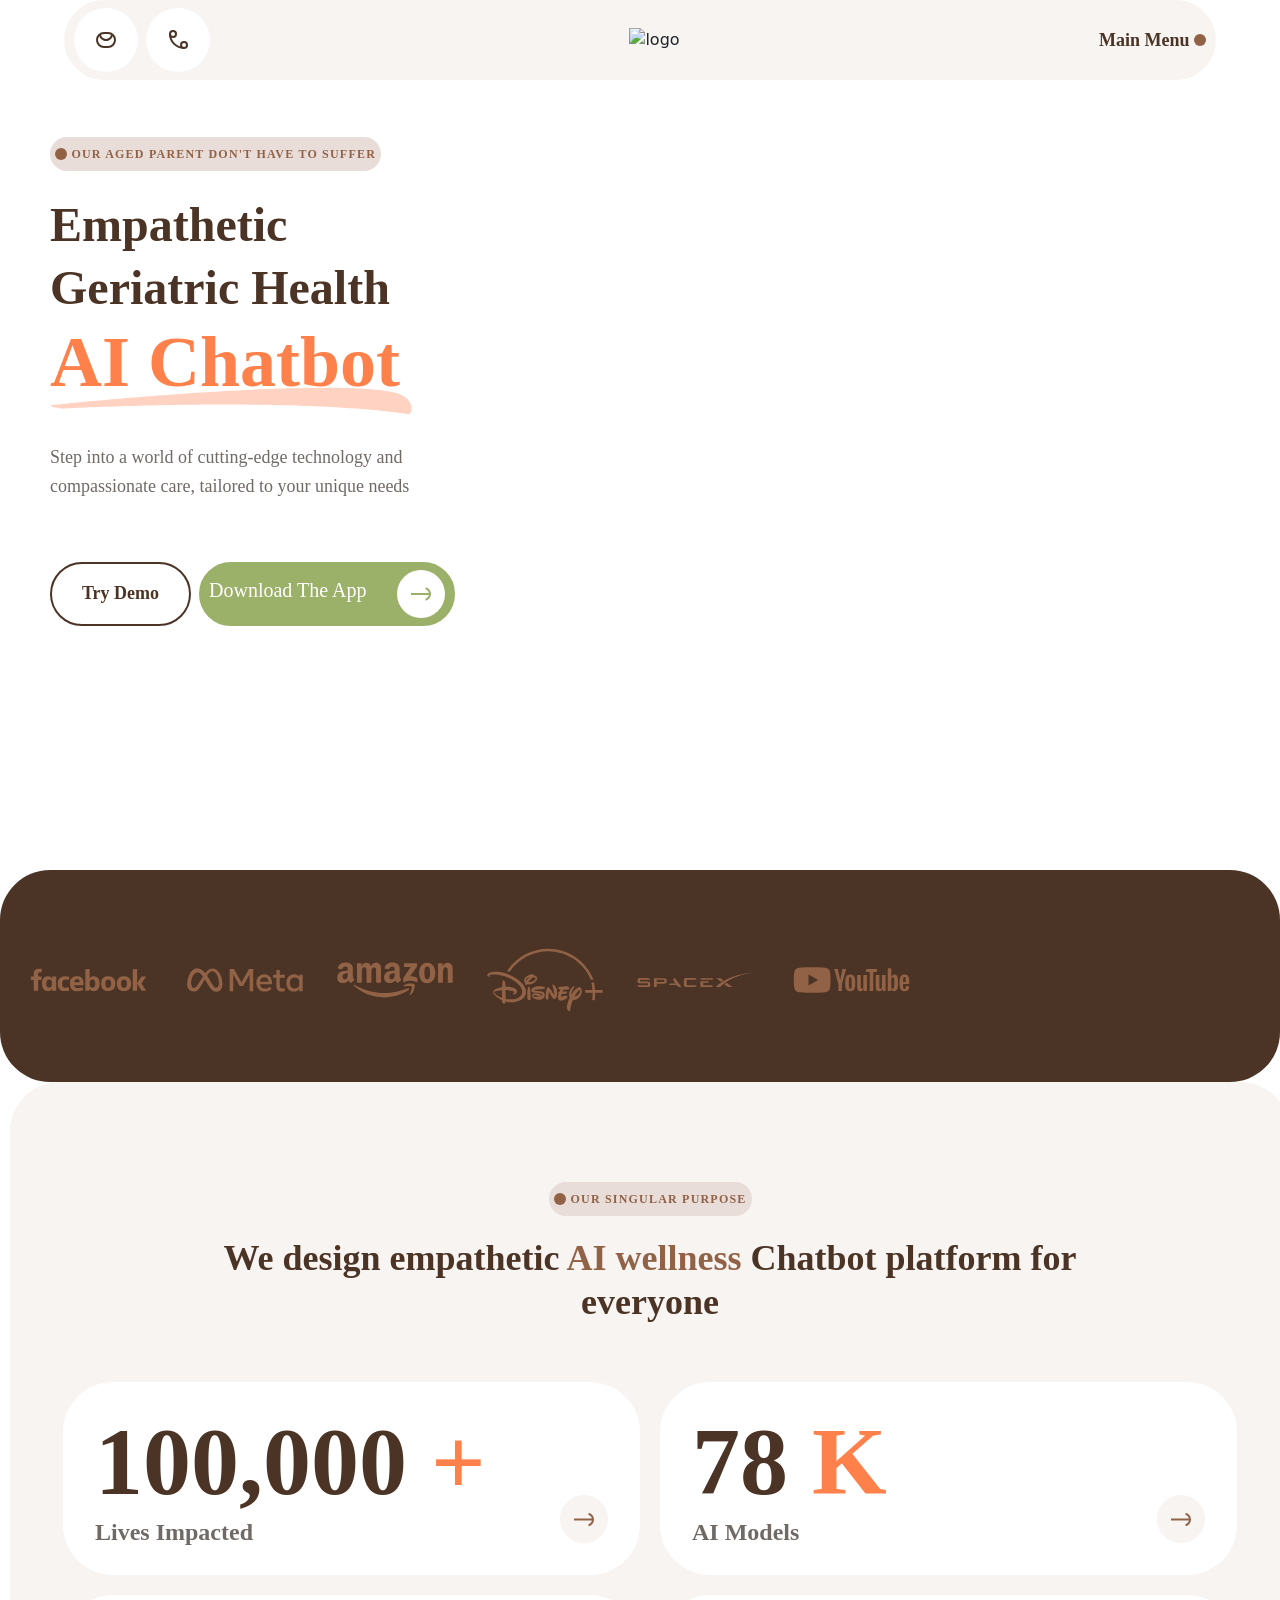
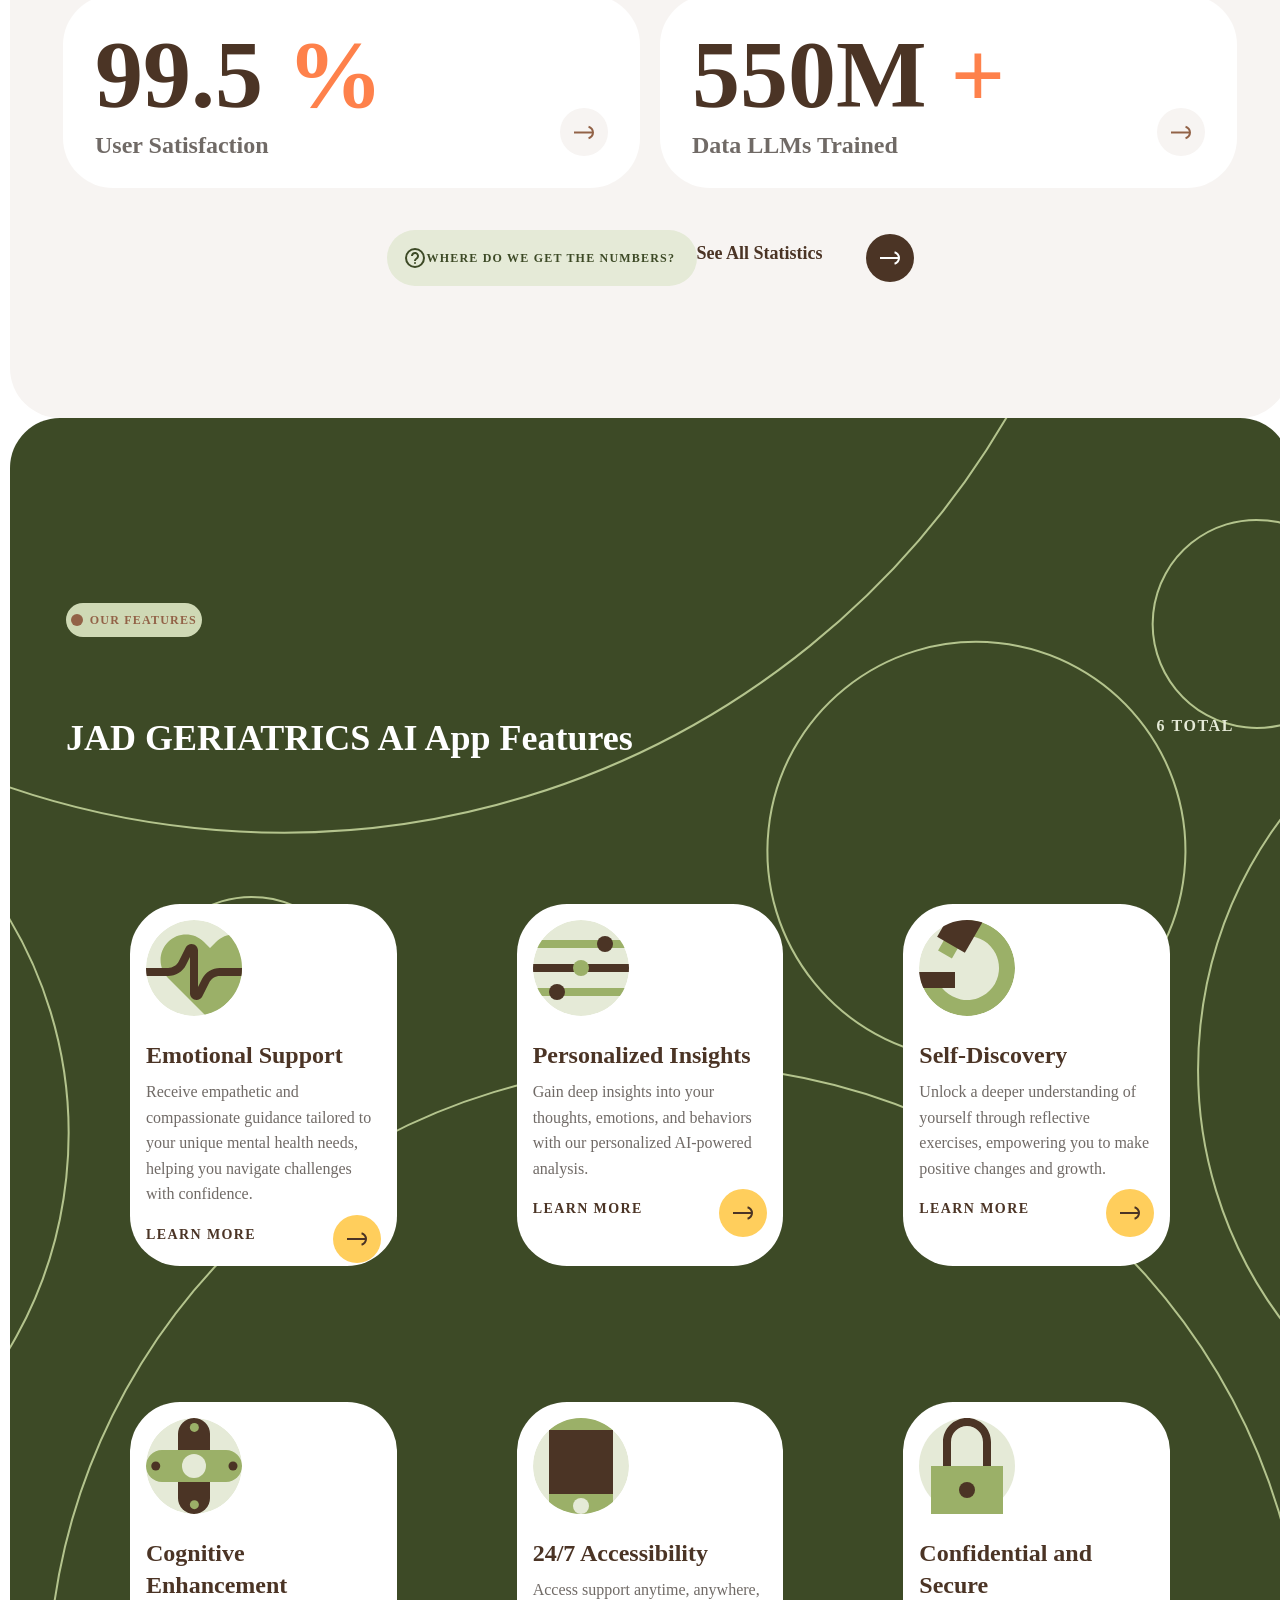
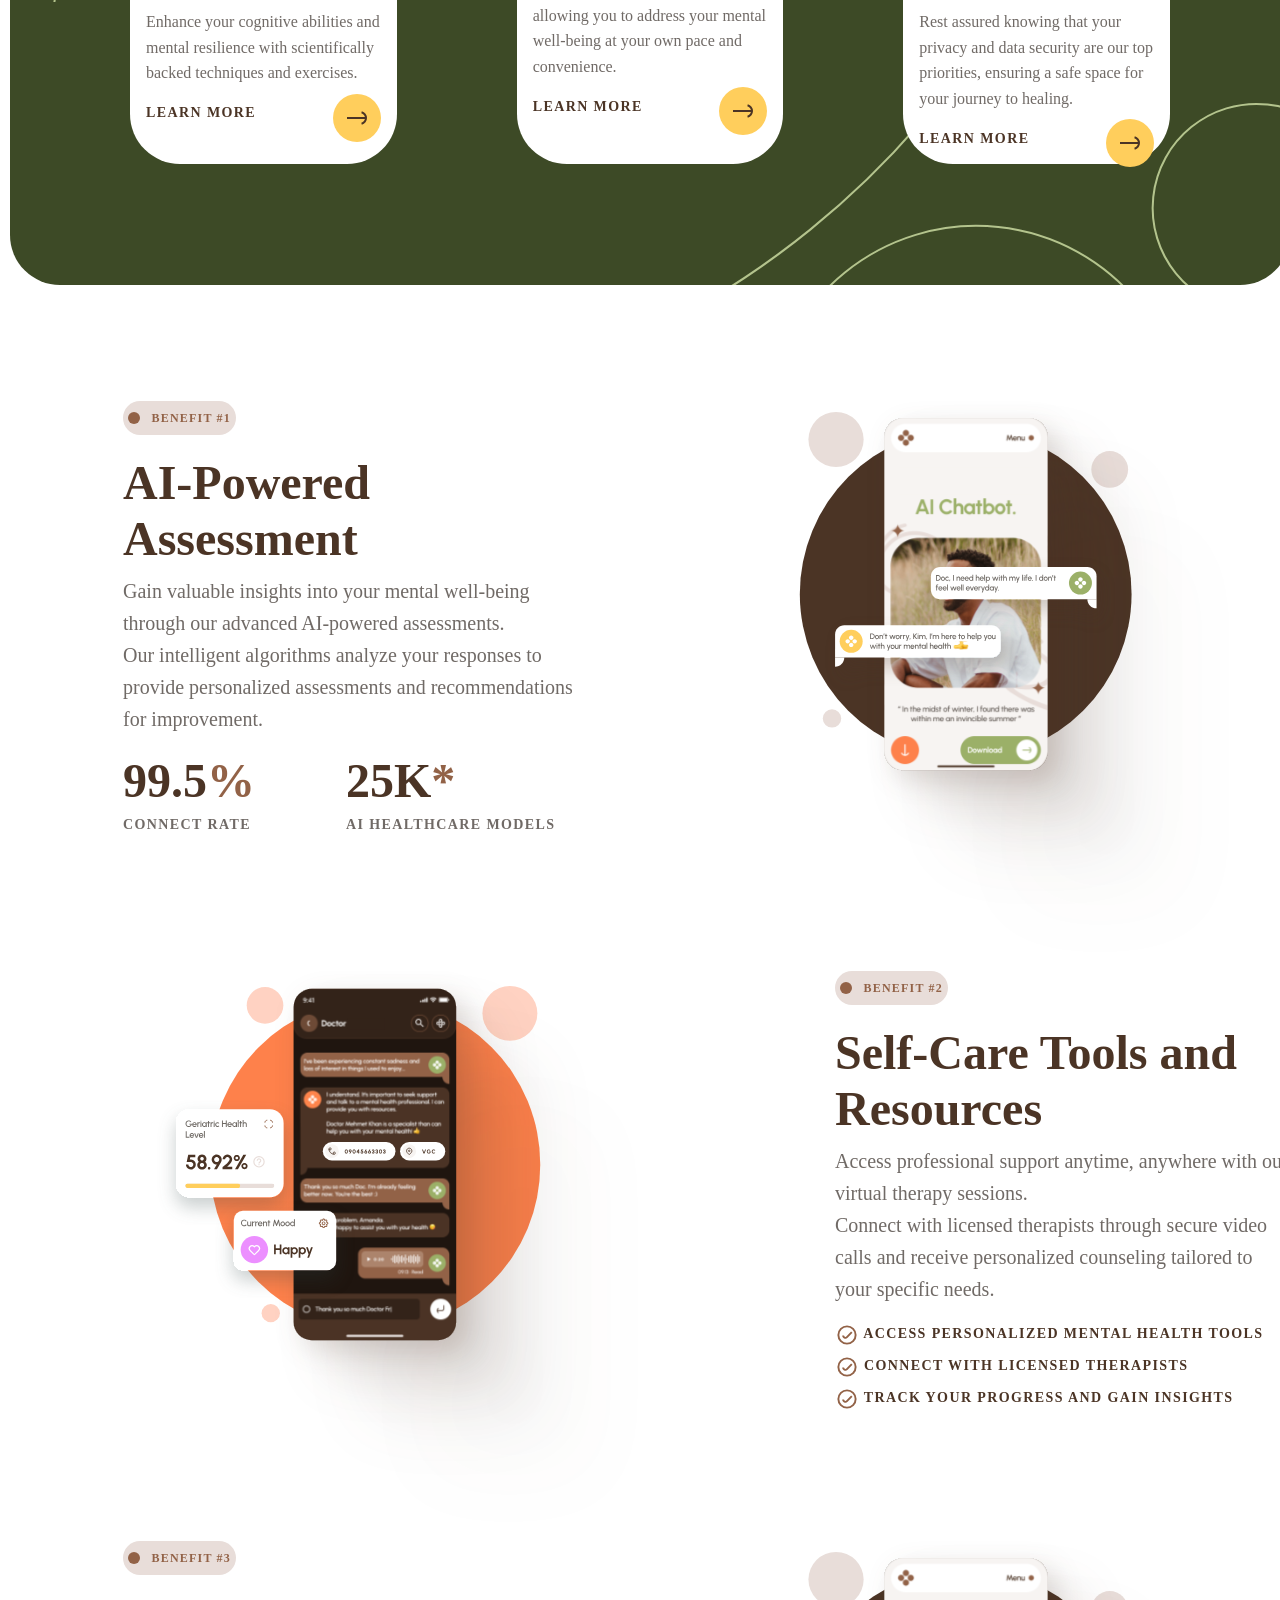
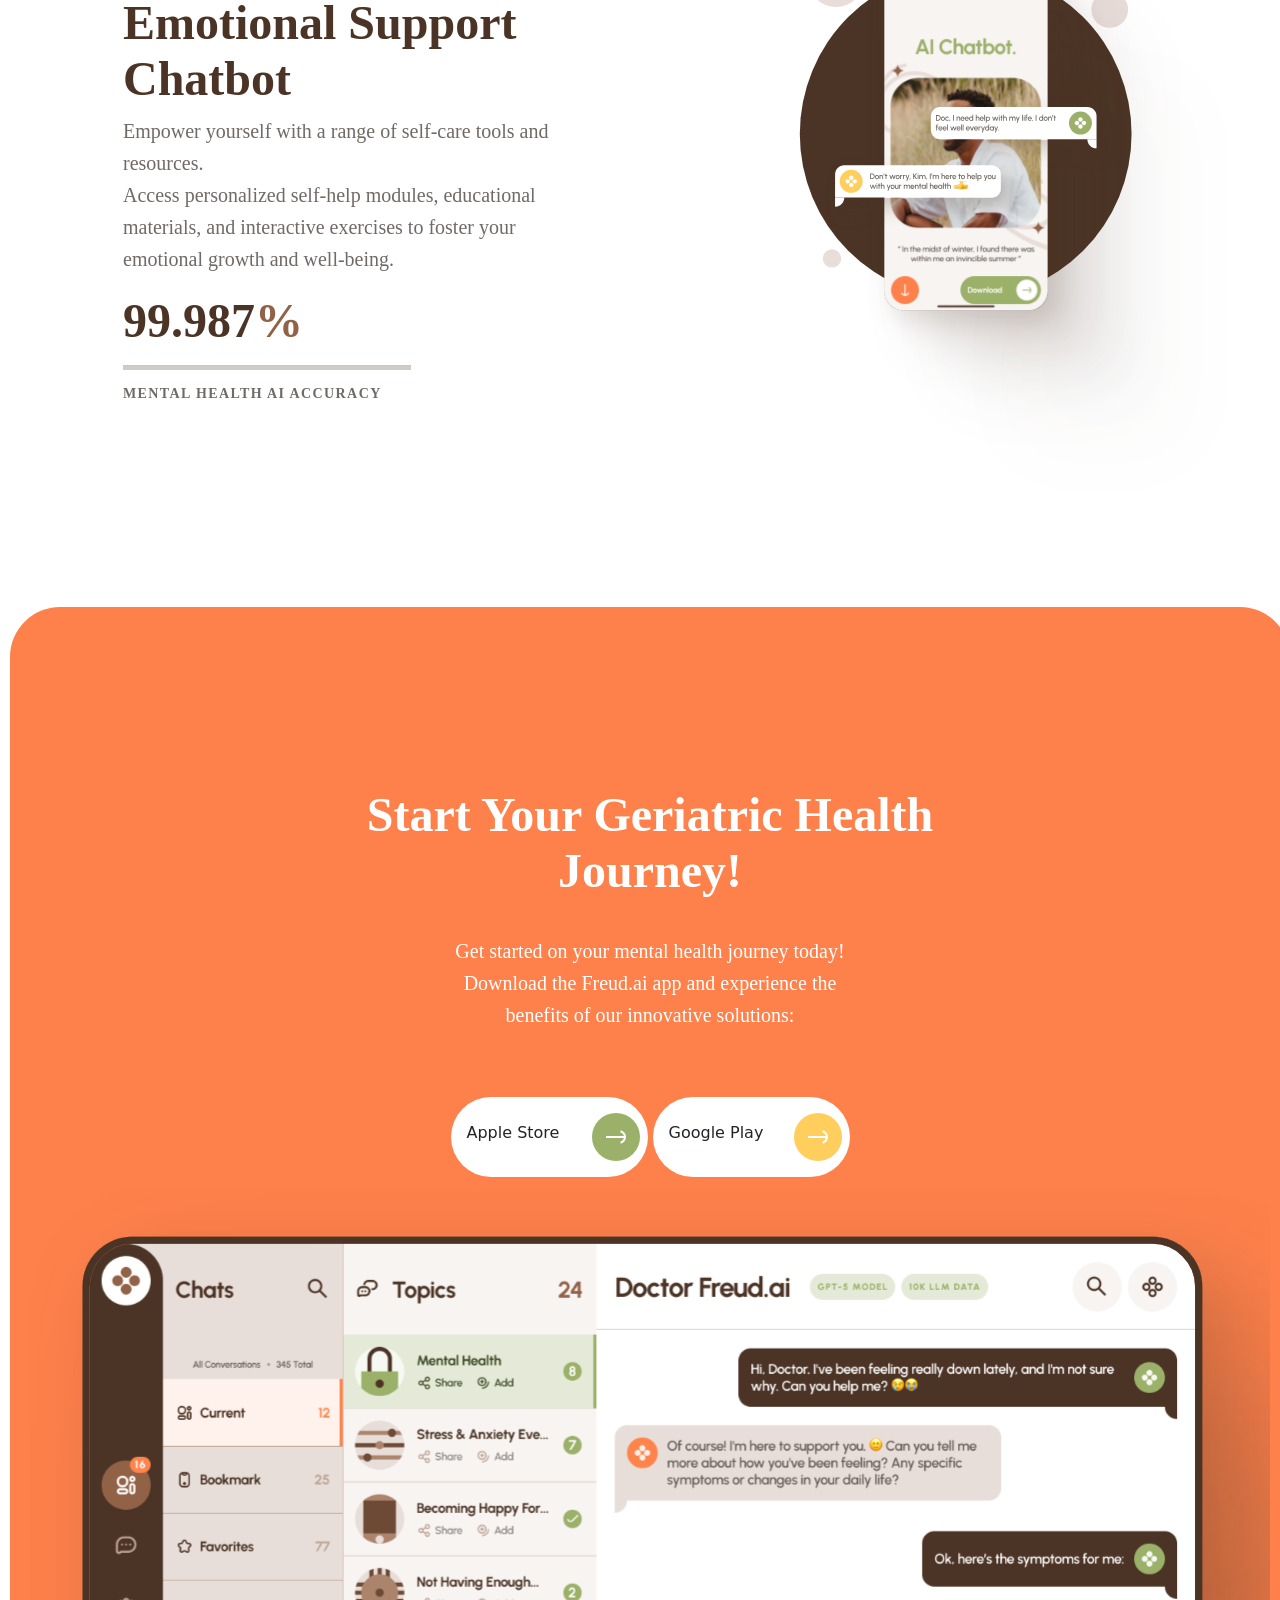
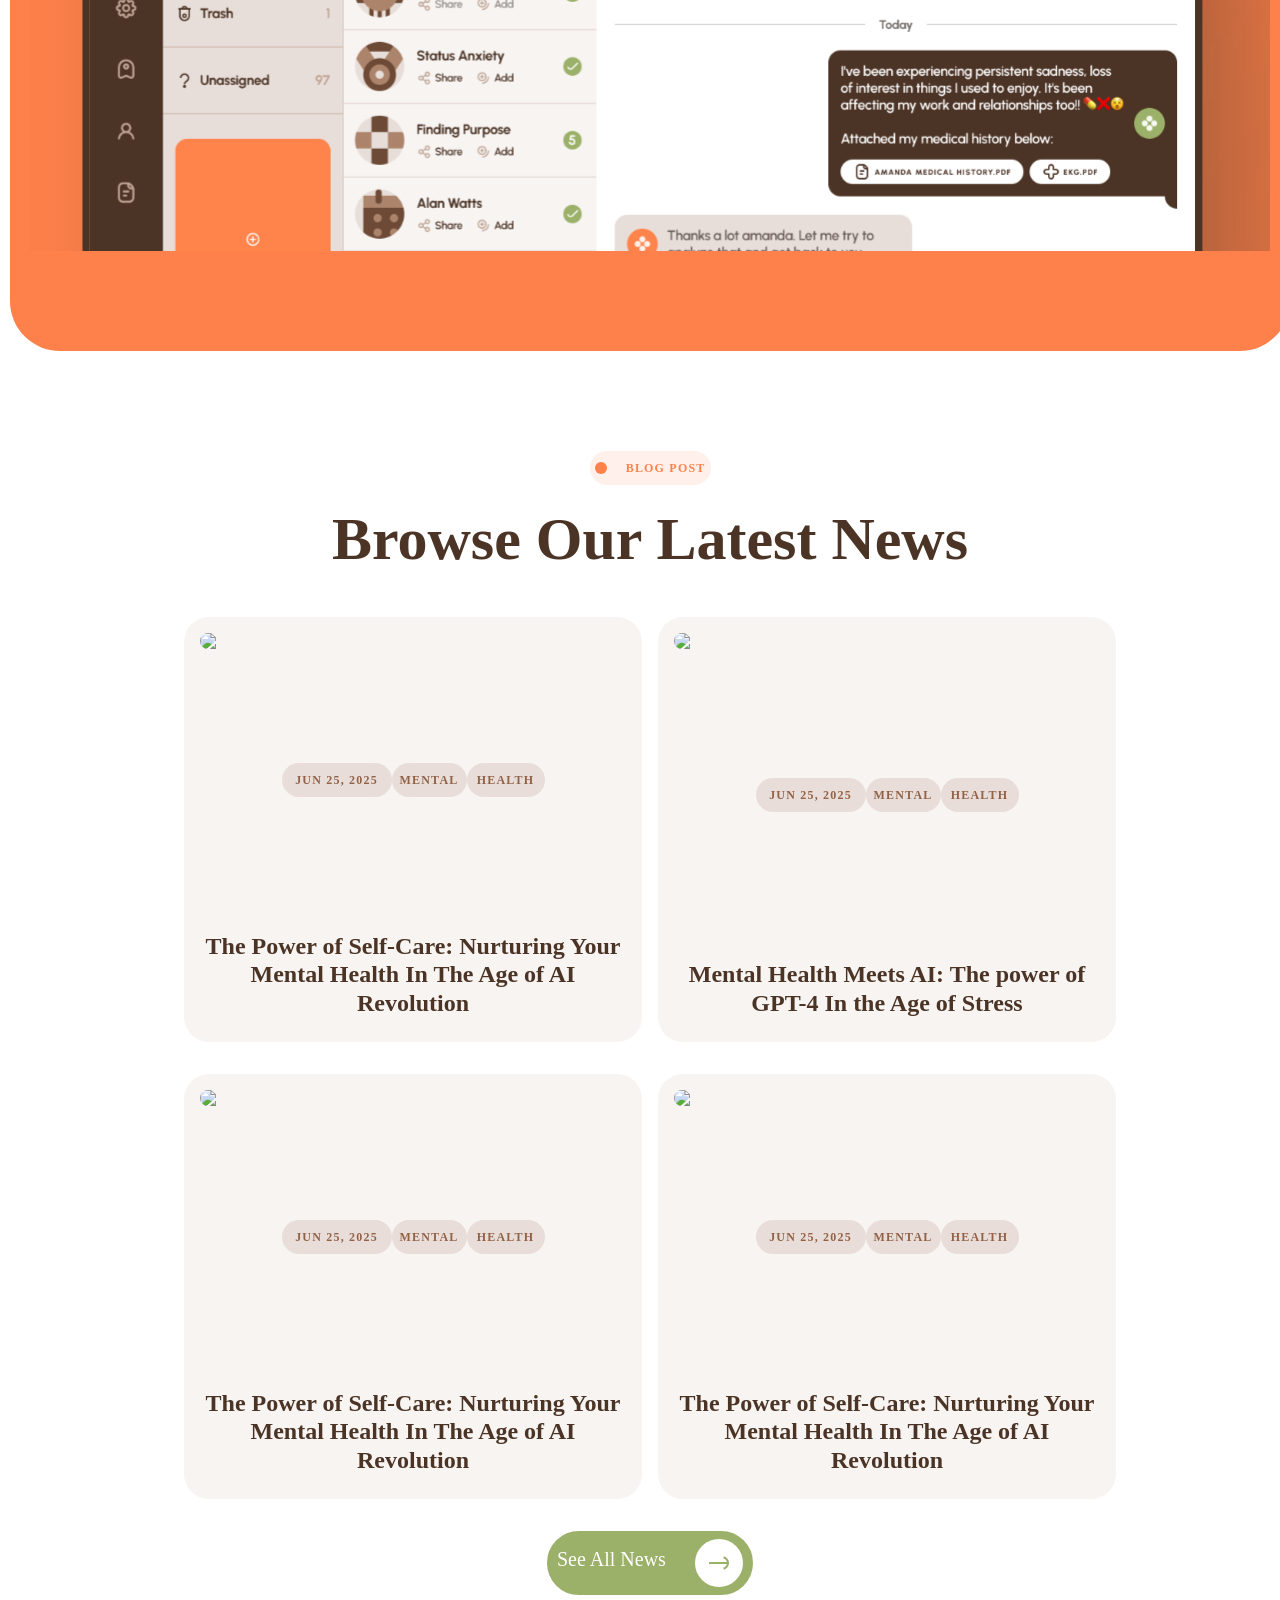
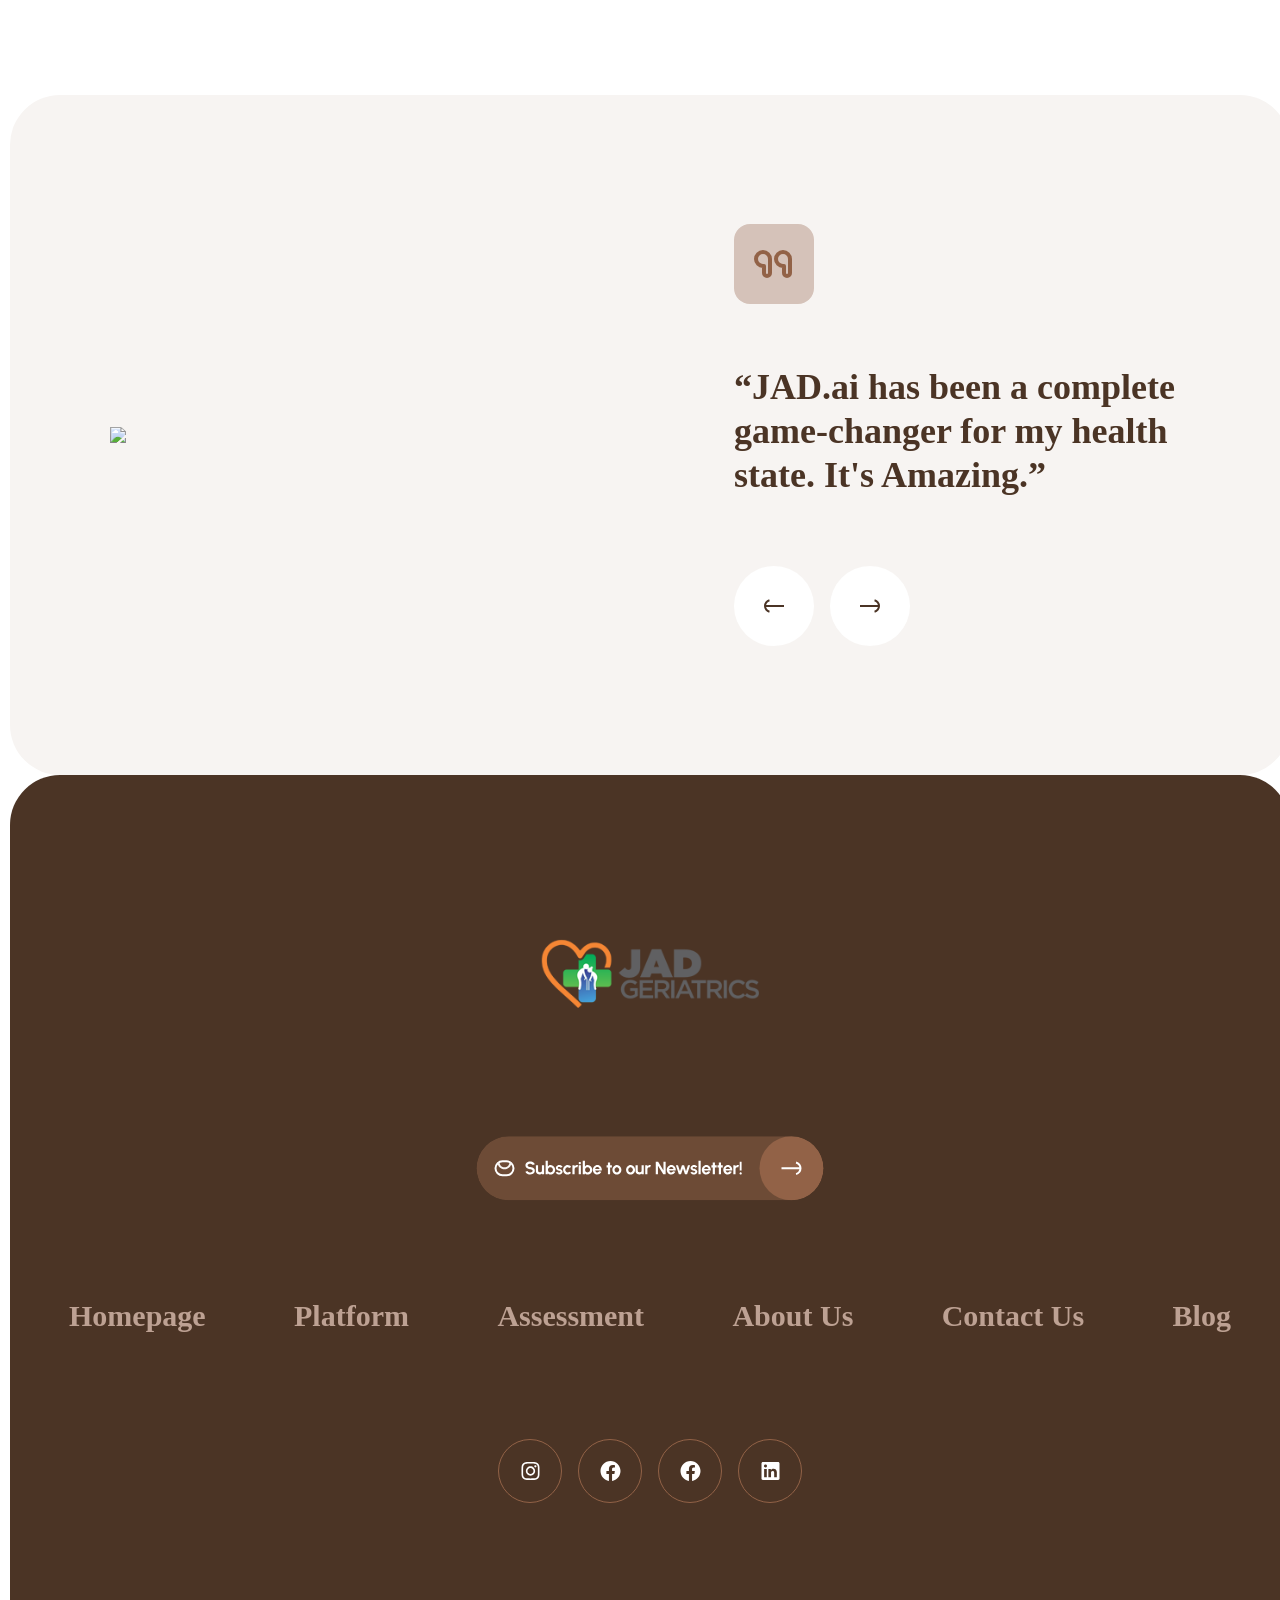
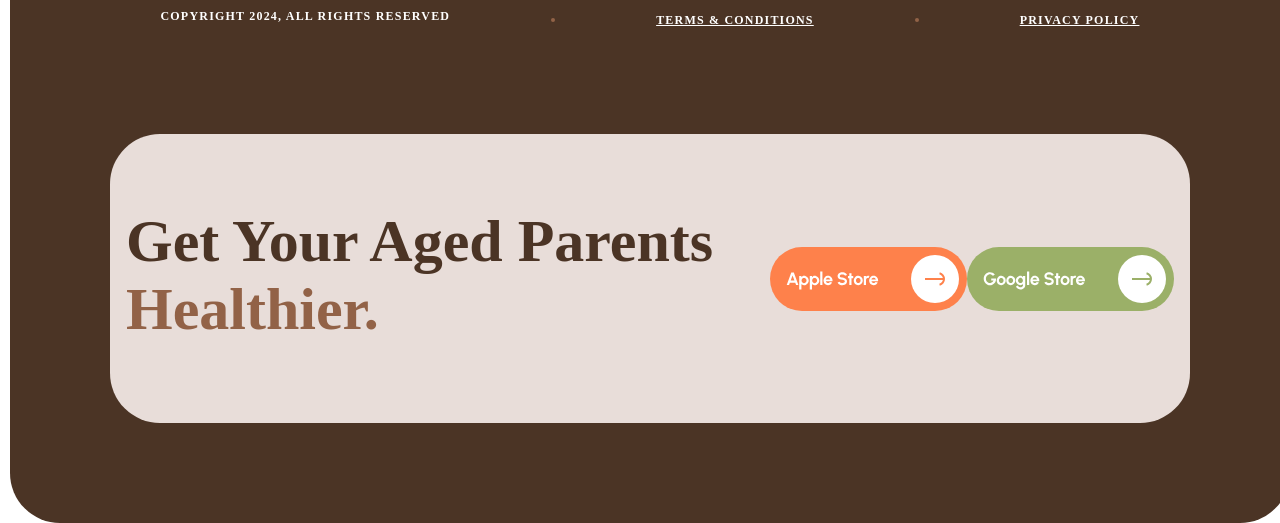
==== commit 41d7a909: "remove code" ====
--- a/index.html
+++ b/index.html
@@ -205,7 +205,7 @@
         </div>
       </div>
 
-      <div class="ai-flex" style="width: 1100px">
+      <div class="ai-flex">
         <div class="question">
           <img
             src="static/images/question-mark.svg"
--- a/index.css
+++ b/index.css
@@ -997,7 +997,7 @@
         grid-template-columns: repeat(3, 1fr);
         gap: 120px;
         padding: 20px;
-        width: 1168px;
+        width: 100%;
     }
 
 
@@ -1059,7 +1059,7 @@
     }
 
     .middle {
-        box-sizing: content-box;
+        /* box-sizing: content-box; */
         padding: 100px;
     }
 
@@ -1162,7 +1162,7 @@
 
     .space {
         position: relative;
-        right: 700px;
+        right: 800px;
         bottom: 150px;
         z-index: -1;
     }
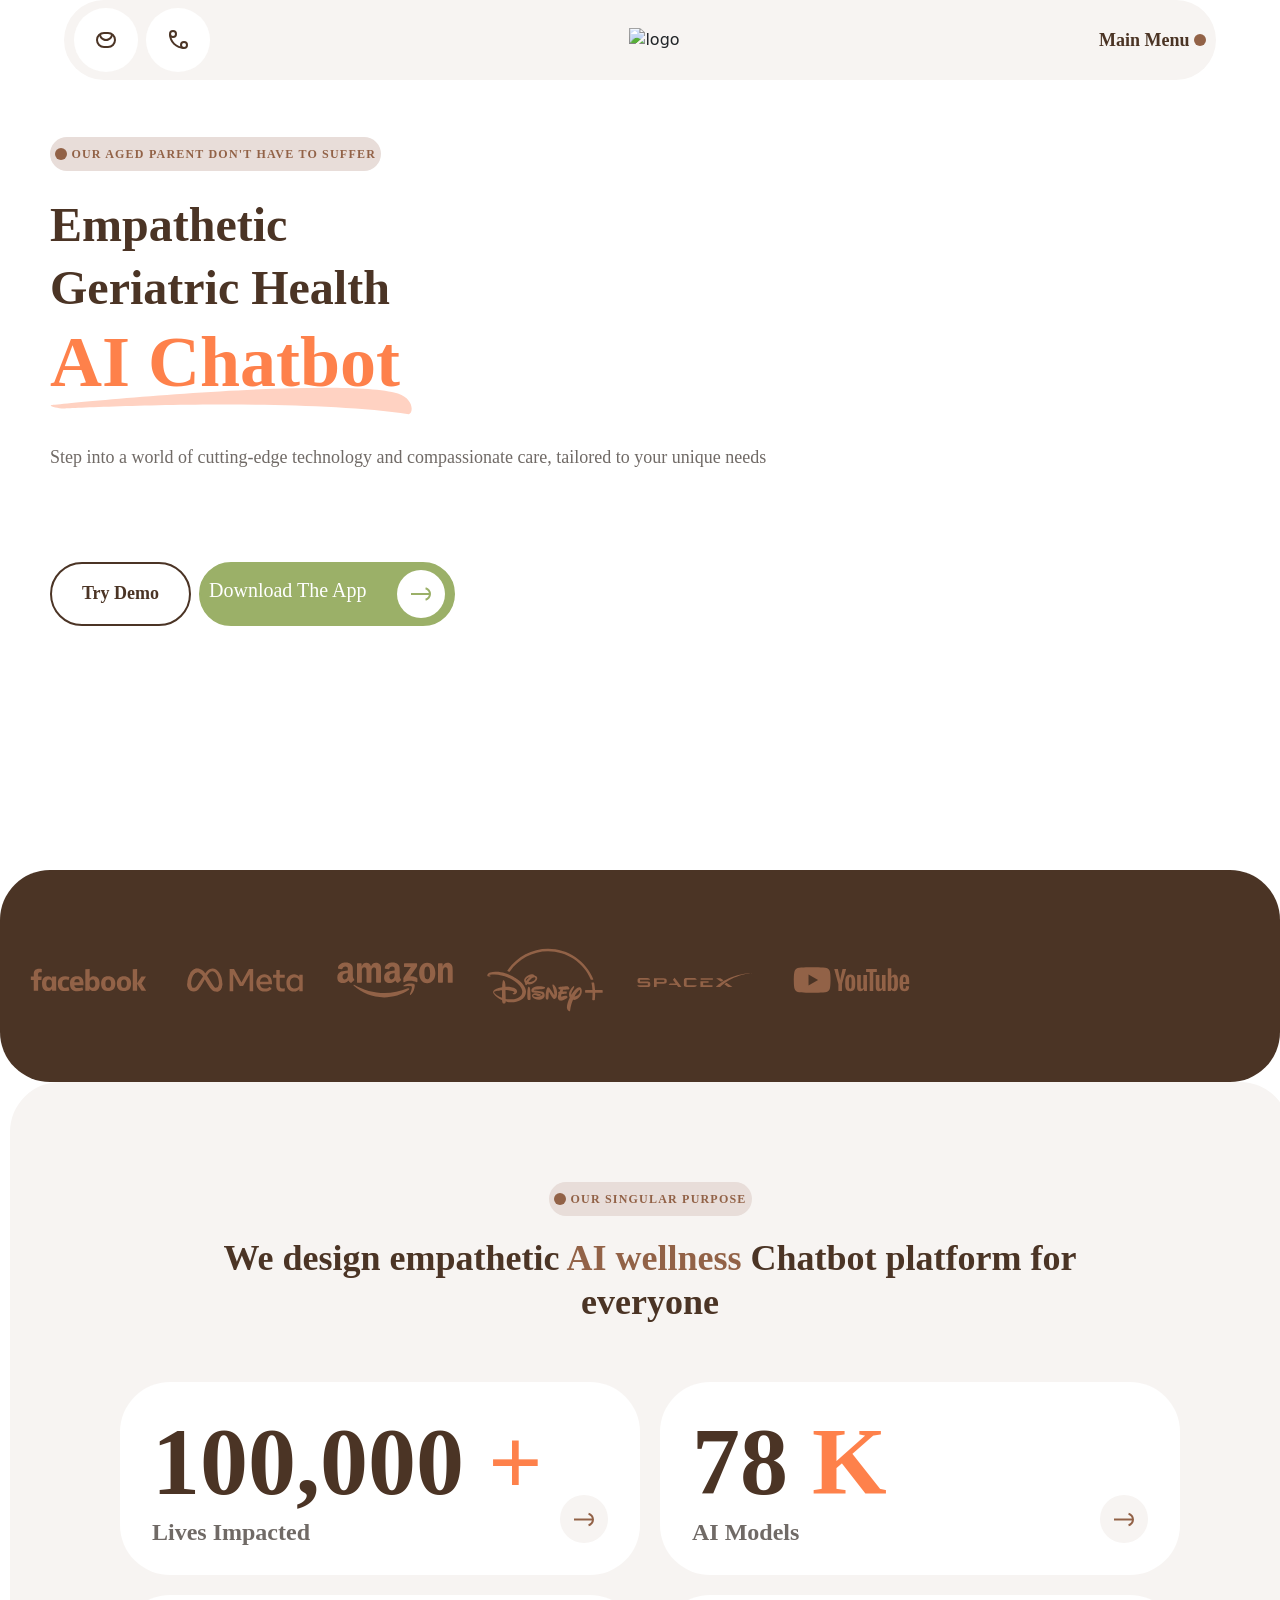
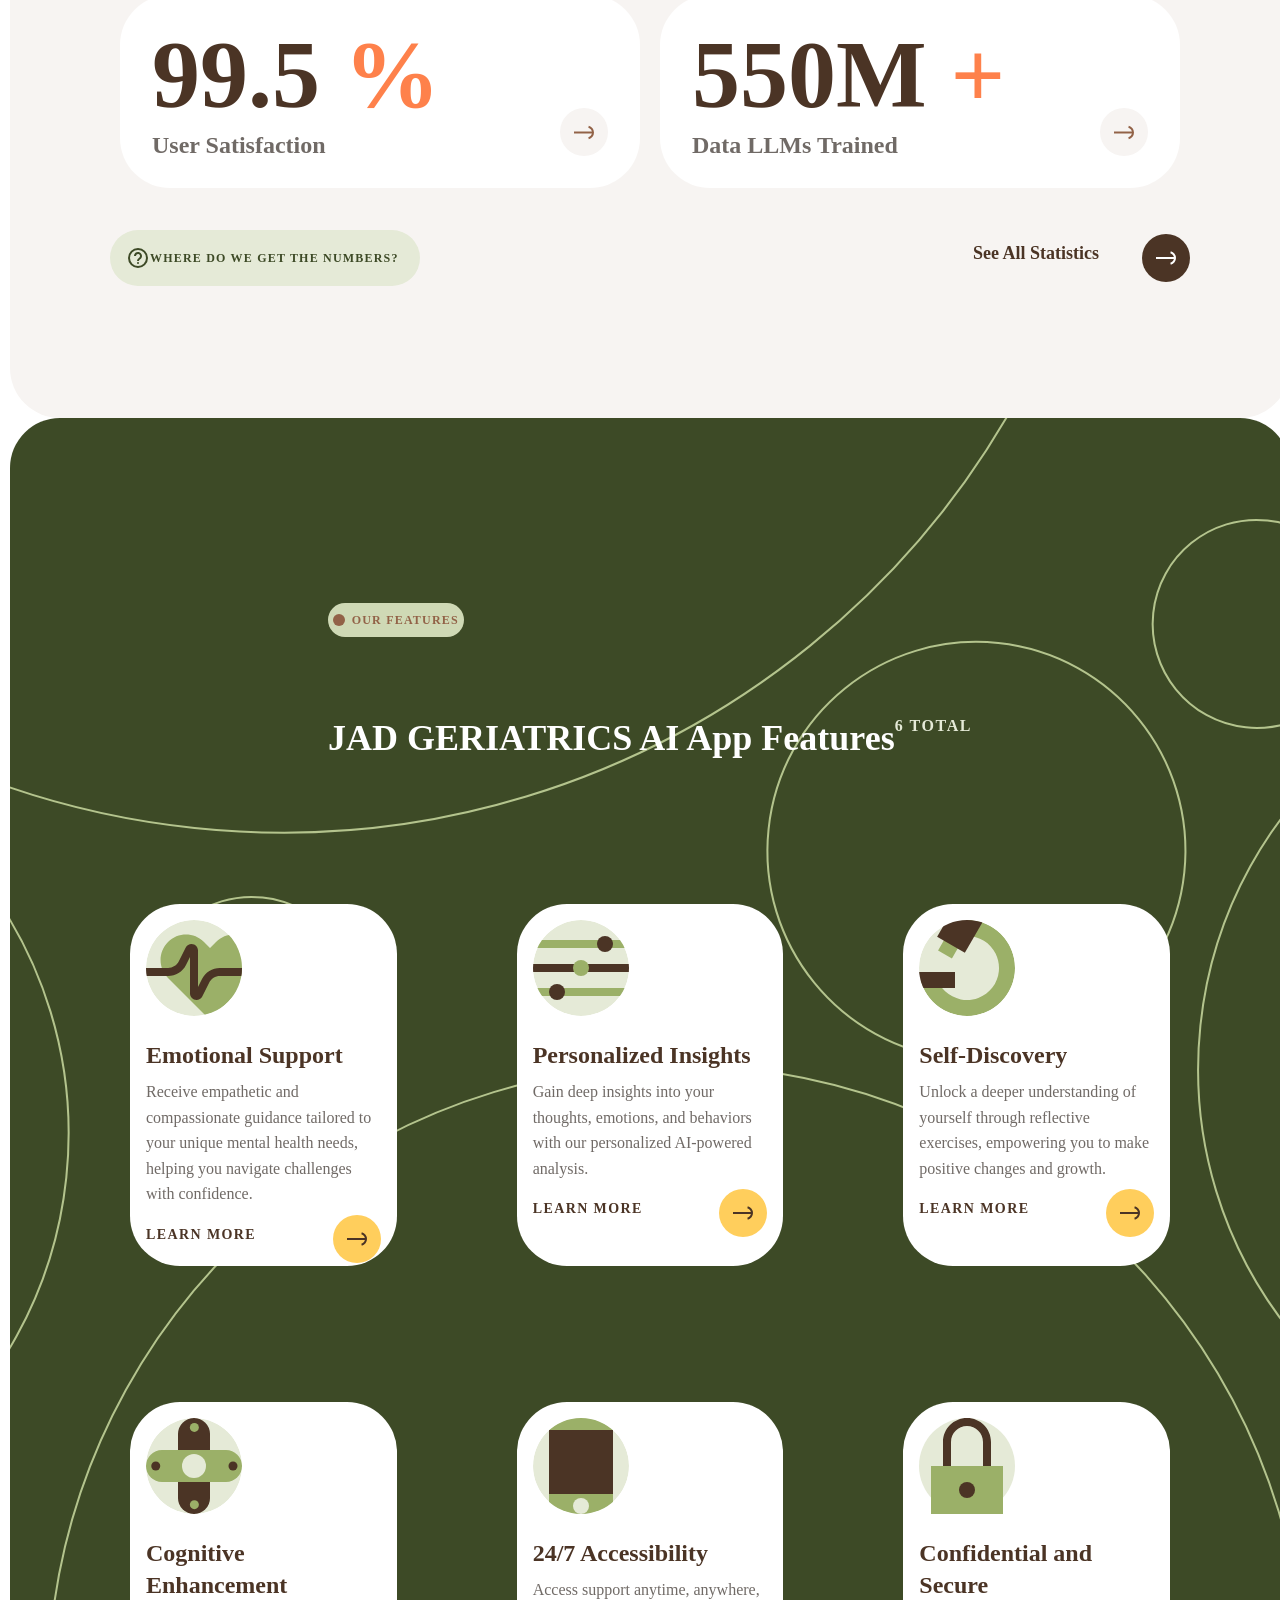
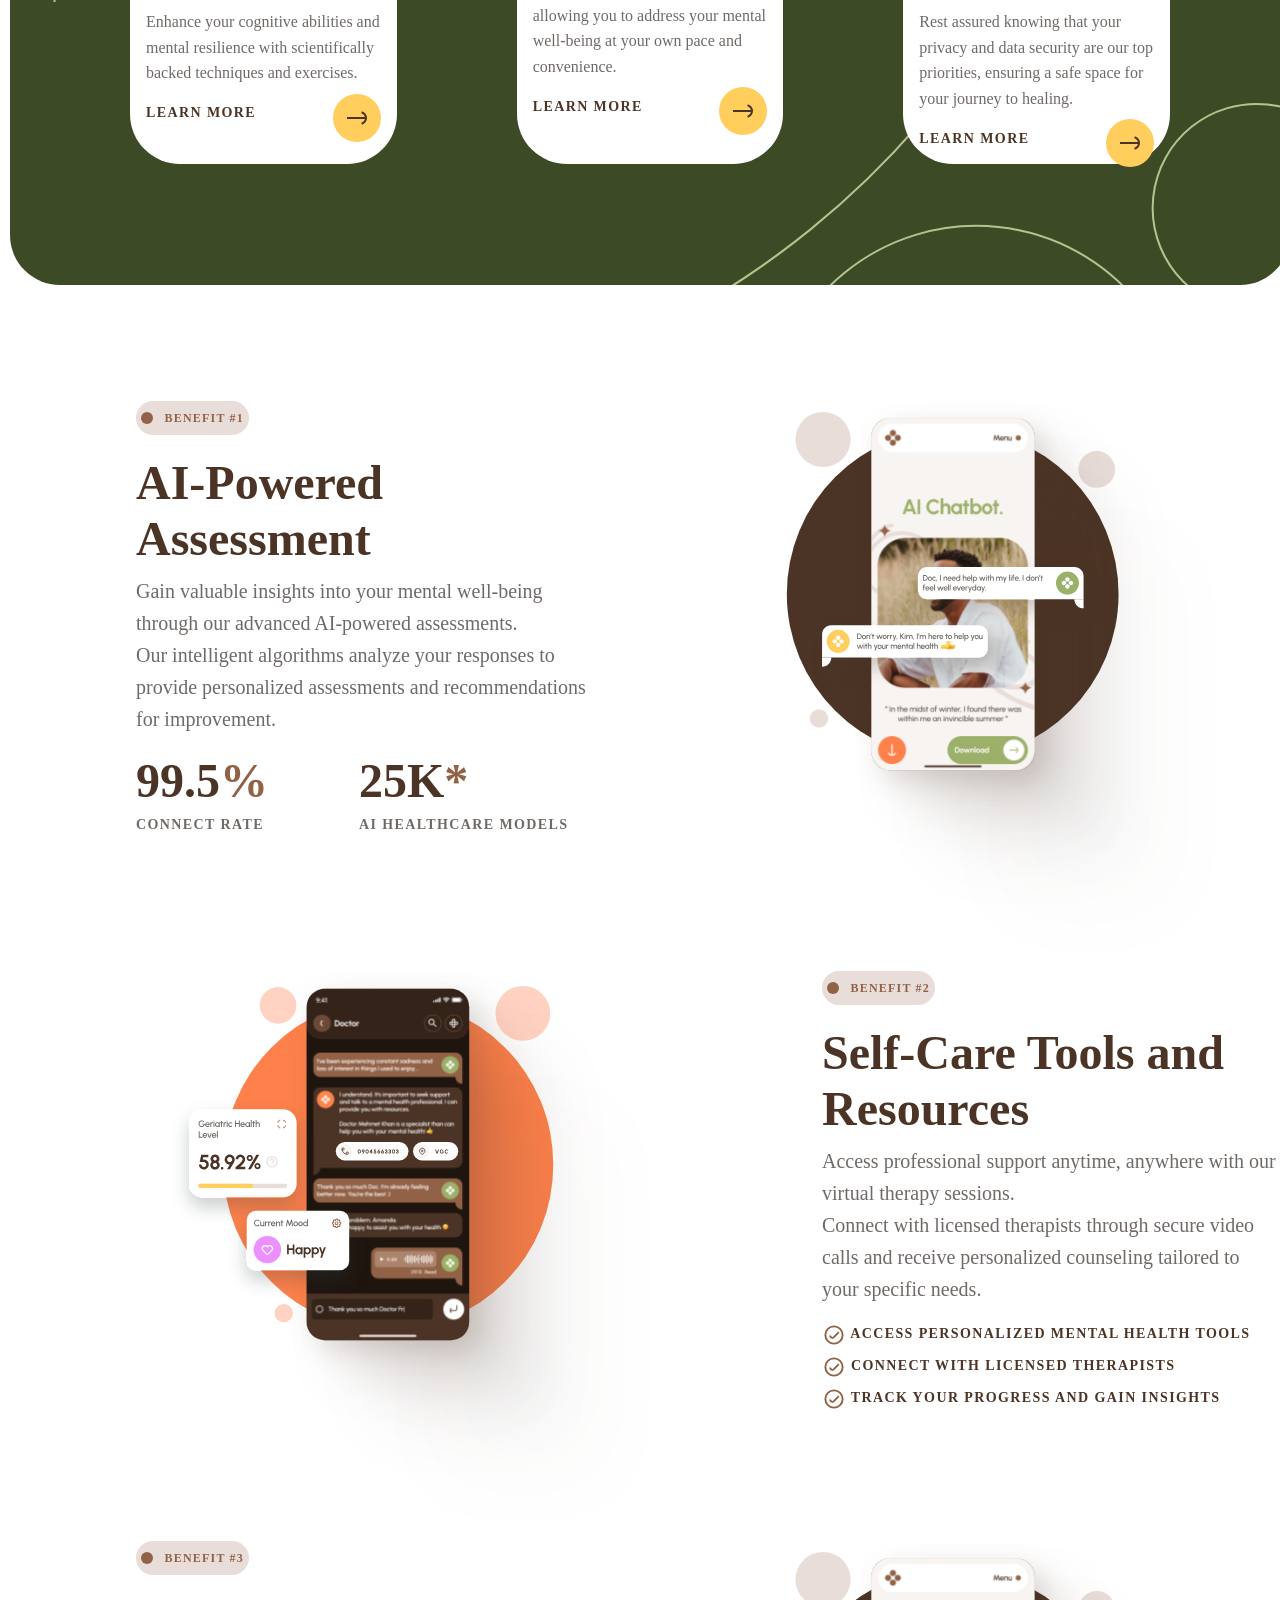
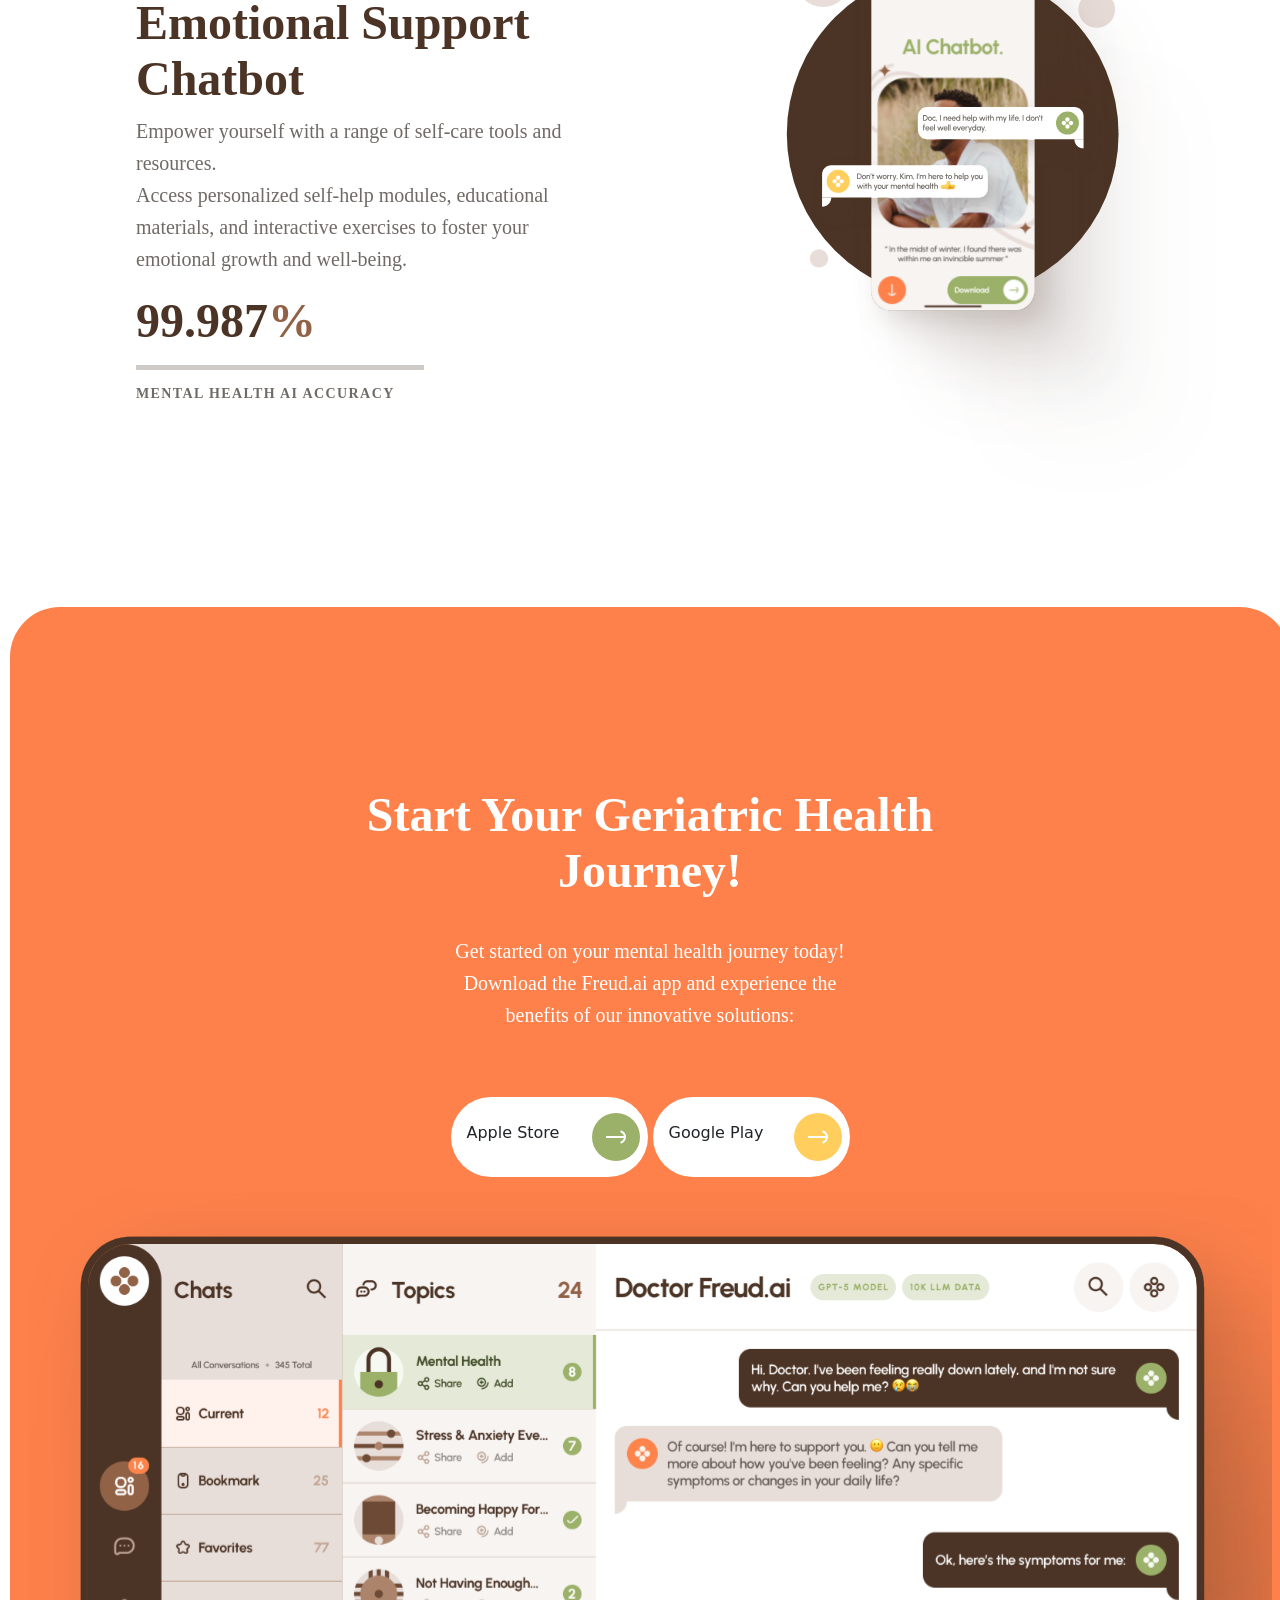
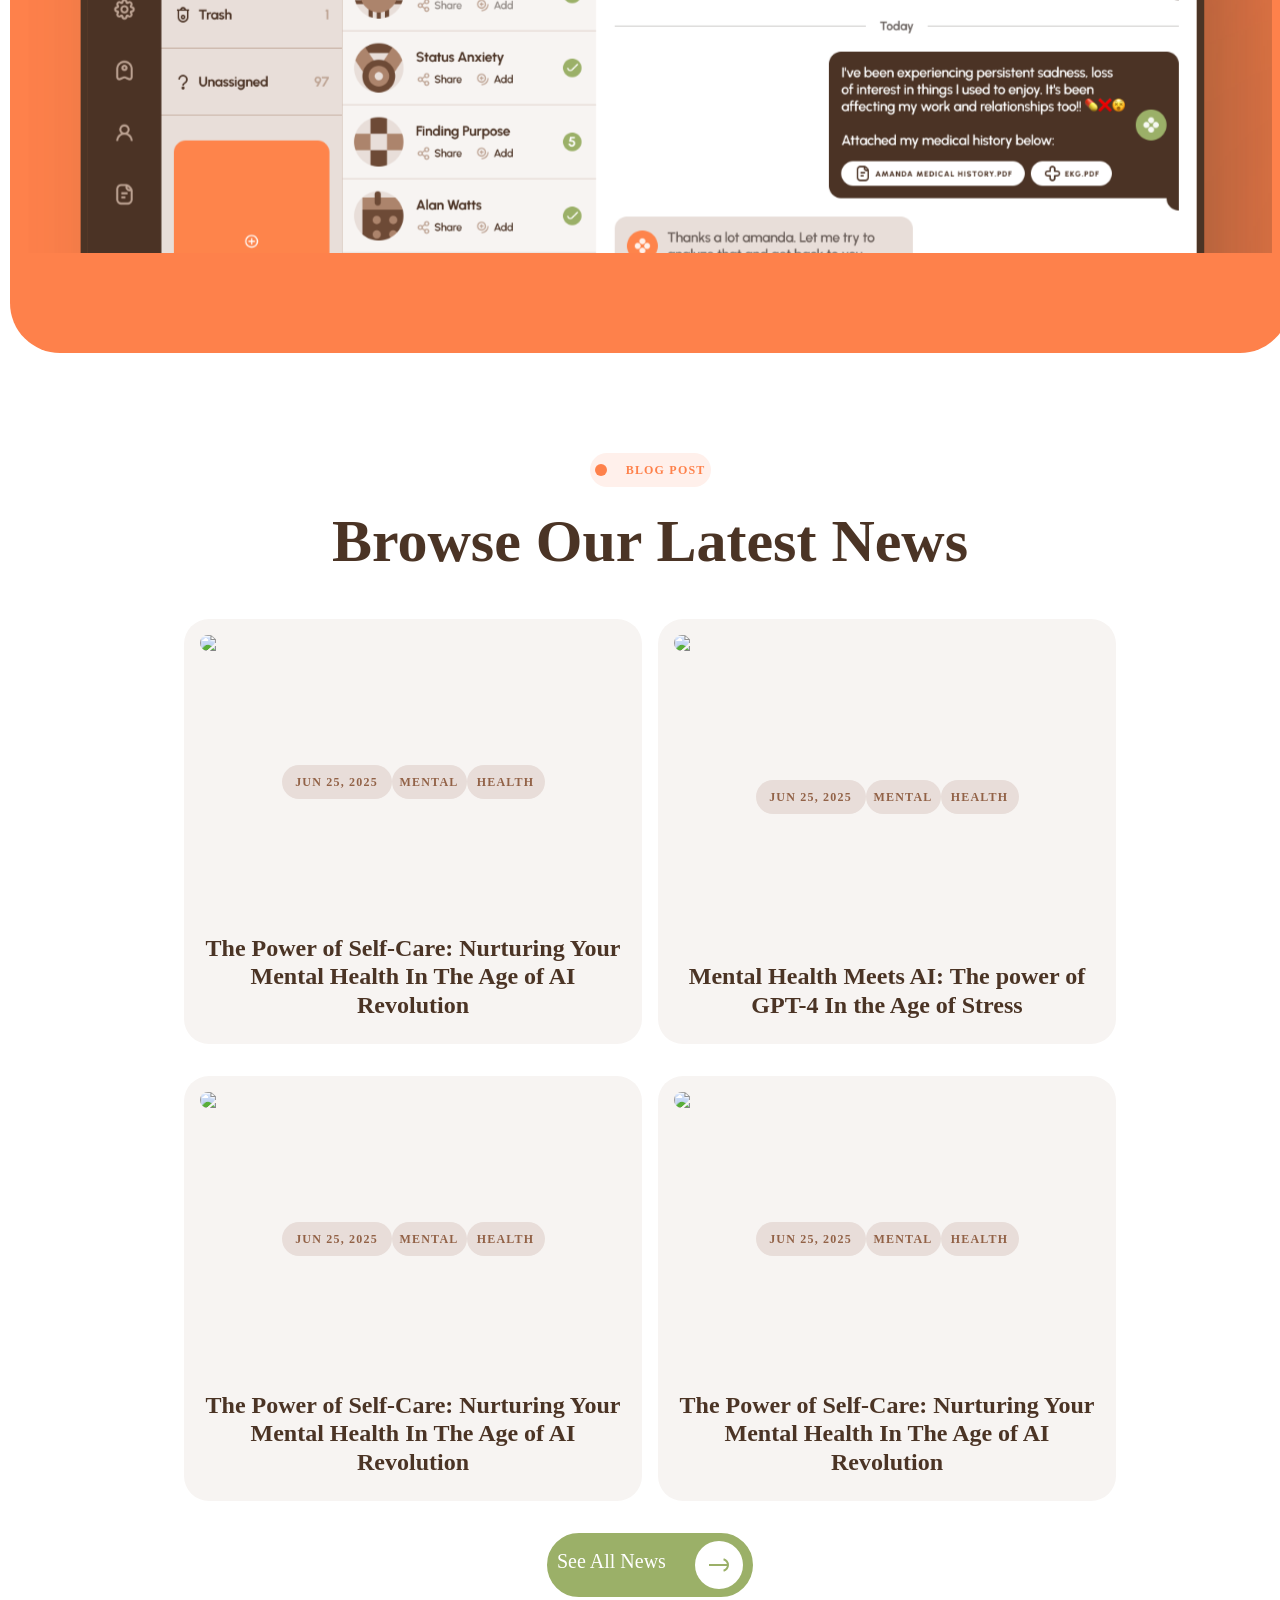
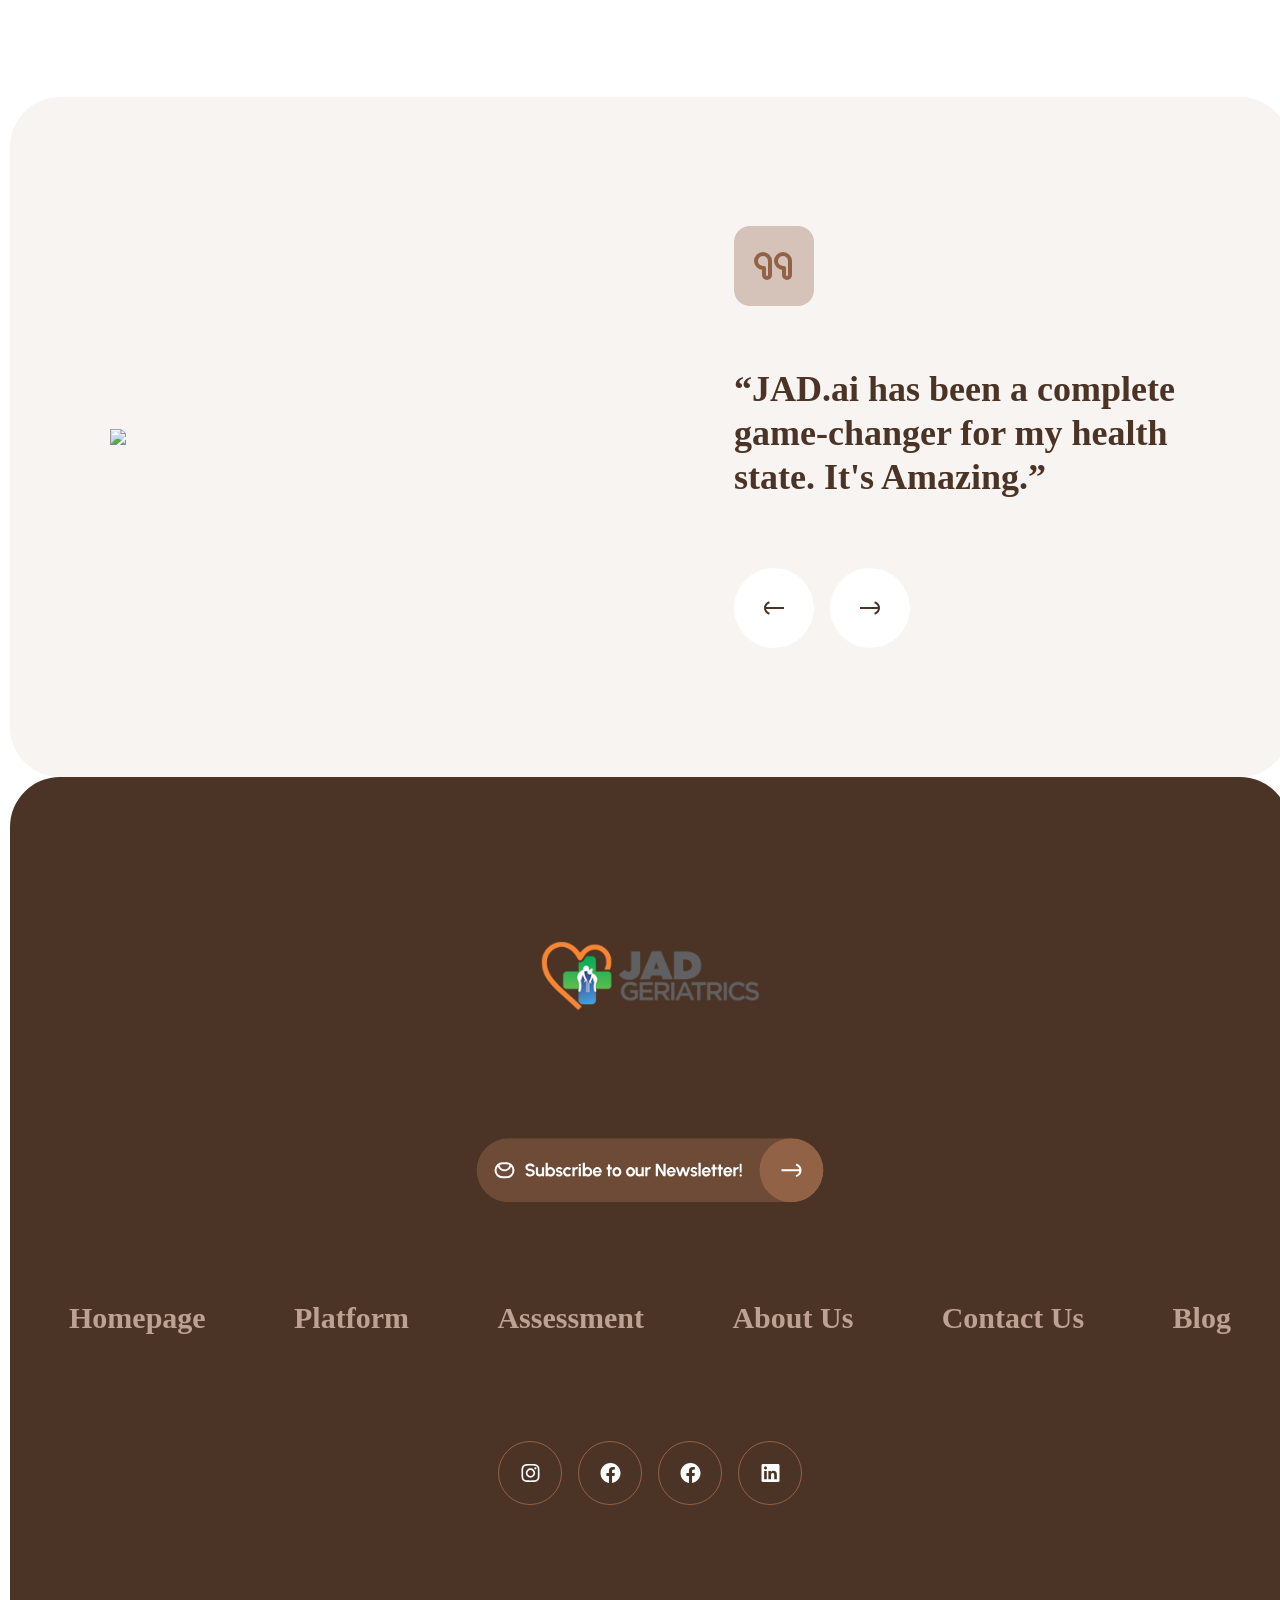
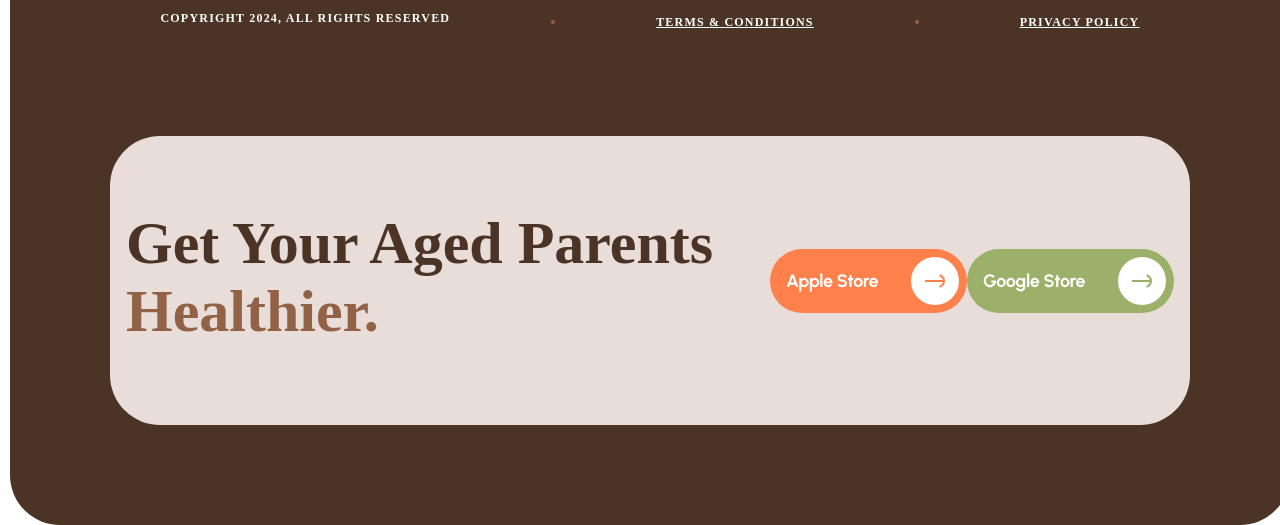
==== commit 81204bed: "remove bug v2" ====
--- a/index.html
+++ b/index.html
@@ -428,7 +428,7 @@
 
       <img
         src="static/images/big-desktop.svg"
-        style="width: 1240px"
+        style="width: 100%"
         class="desktop"
       />
       <img
--- a/index.css
+++ b/index.css
@@ -413,7 +413,7 @@
 }
 
 .images {
-    width: 343px;
+    width: 100%;
 }
 
 .jad {
@@ -877,13 +877,14 @@
     }
 
     .ai-chat {
-        width: 458px;
+        width: 100%;
         height: 522px;
         align-items: flex-start;
         margin: 0px;
     }
 
     .ai-flex {
+        width: 100%;
         flex-direction: row;
         align-items: centers;
         justify-content: space-between;
@@ -1000,6 +1001,9 @@
         width: 100%;
     }
 
+    .images {
+        width: 343px;
+    }
 
     .jad {
         font-size: 36px;
@@ -1010,7 +1014,7 @@
     .jadtot {
         flex-direction: row;
         justify-content: space-between;
-        width: 1168px;
+        width: 100%;
         height: 68px;
     }
 
@@ -1080,7 +1084,7 @@
     .pic {
         display: flex;
         flex-direction: row;
-        width: 1170px;
+        width: 100%;
         height: 570px;
         justify-content: space-between;
 
@@ -1154,7 +1158,7 @@
     }
 
     .shade {
-        right: 450px;
+        right: 550px;
         bottom: 250px;
         width: 790px;
         height: 99px;
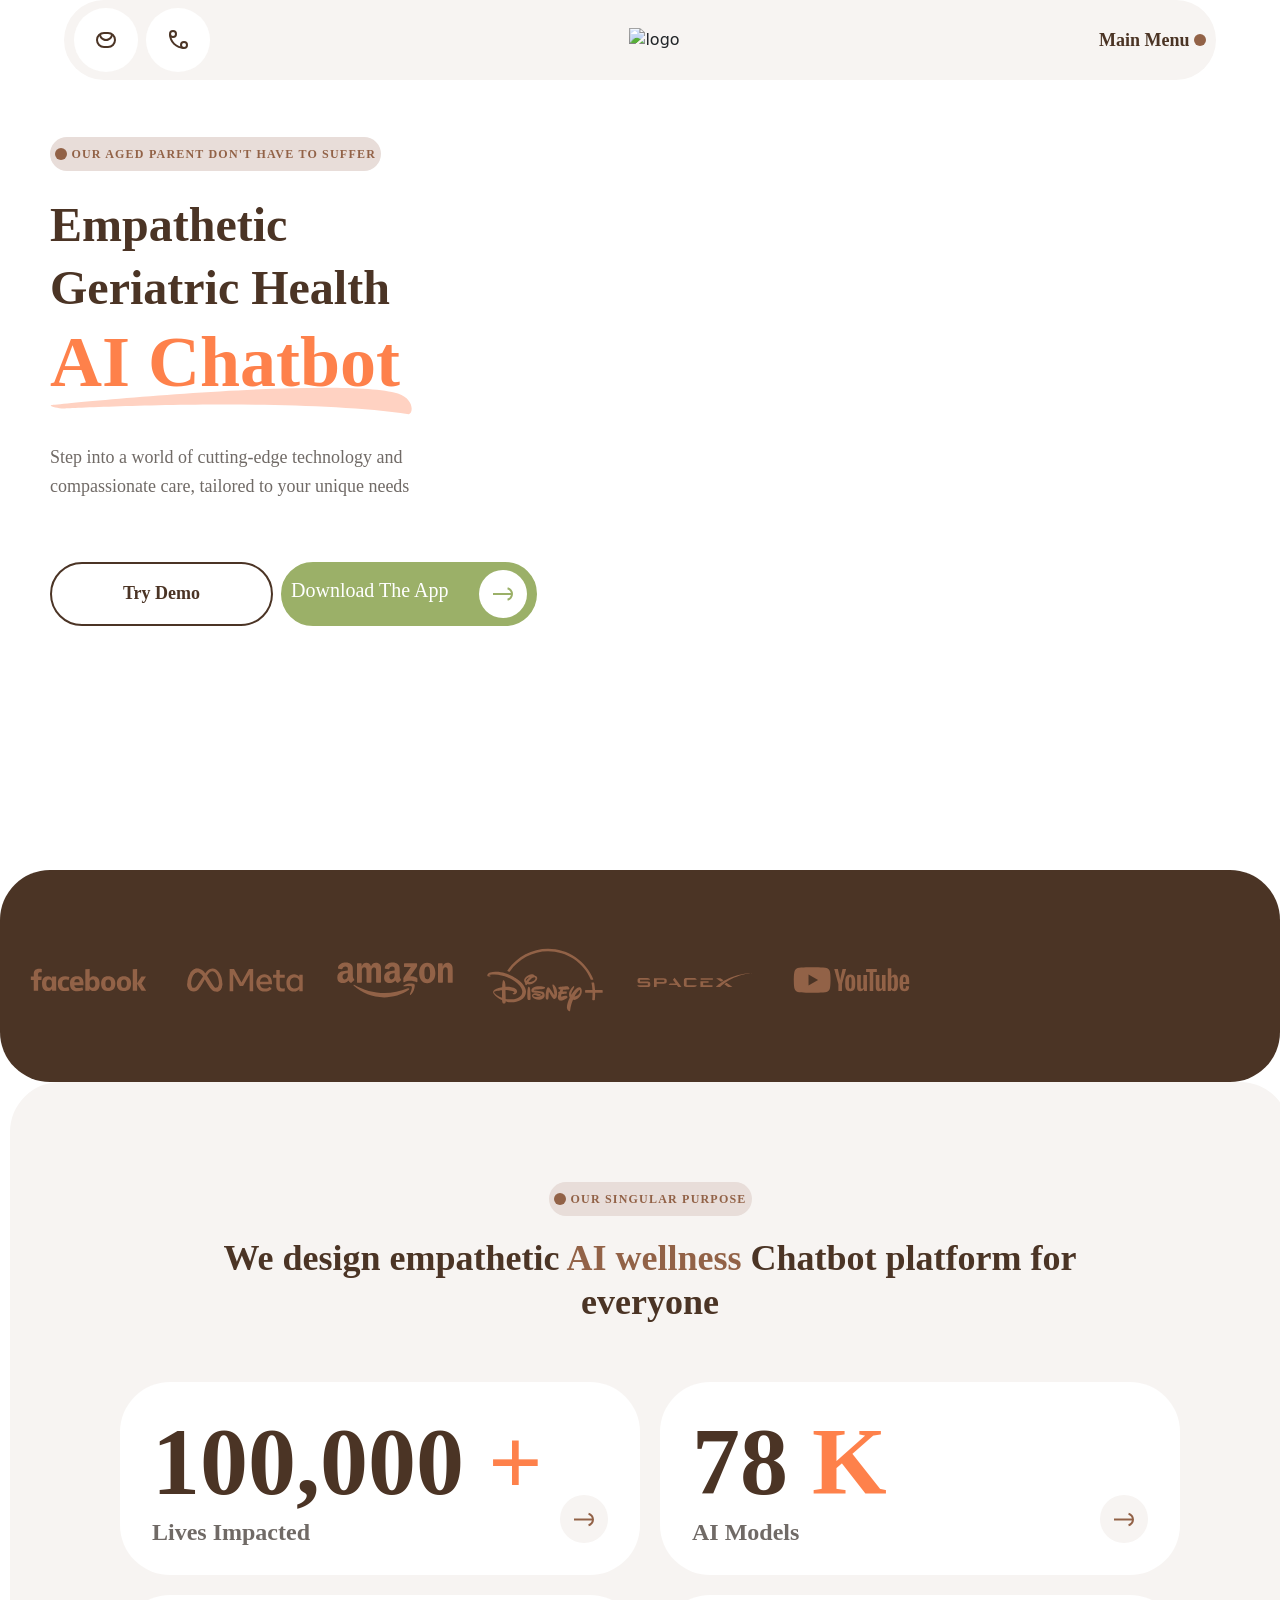
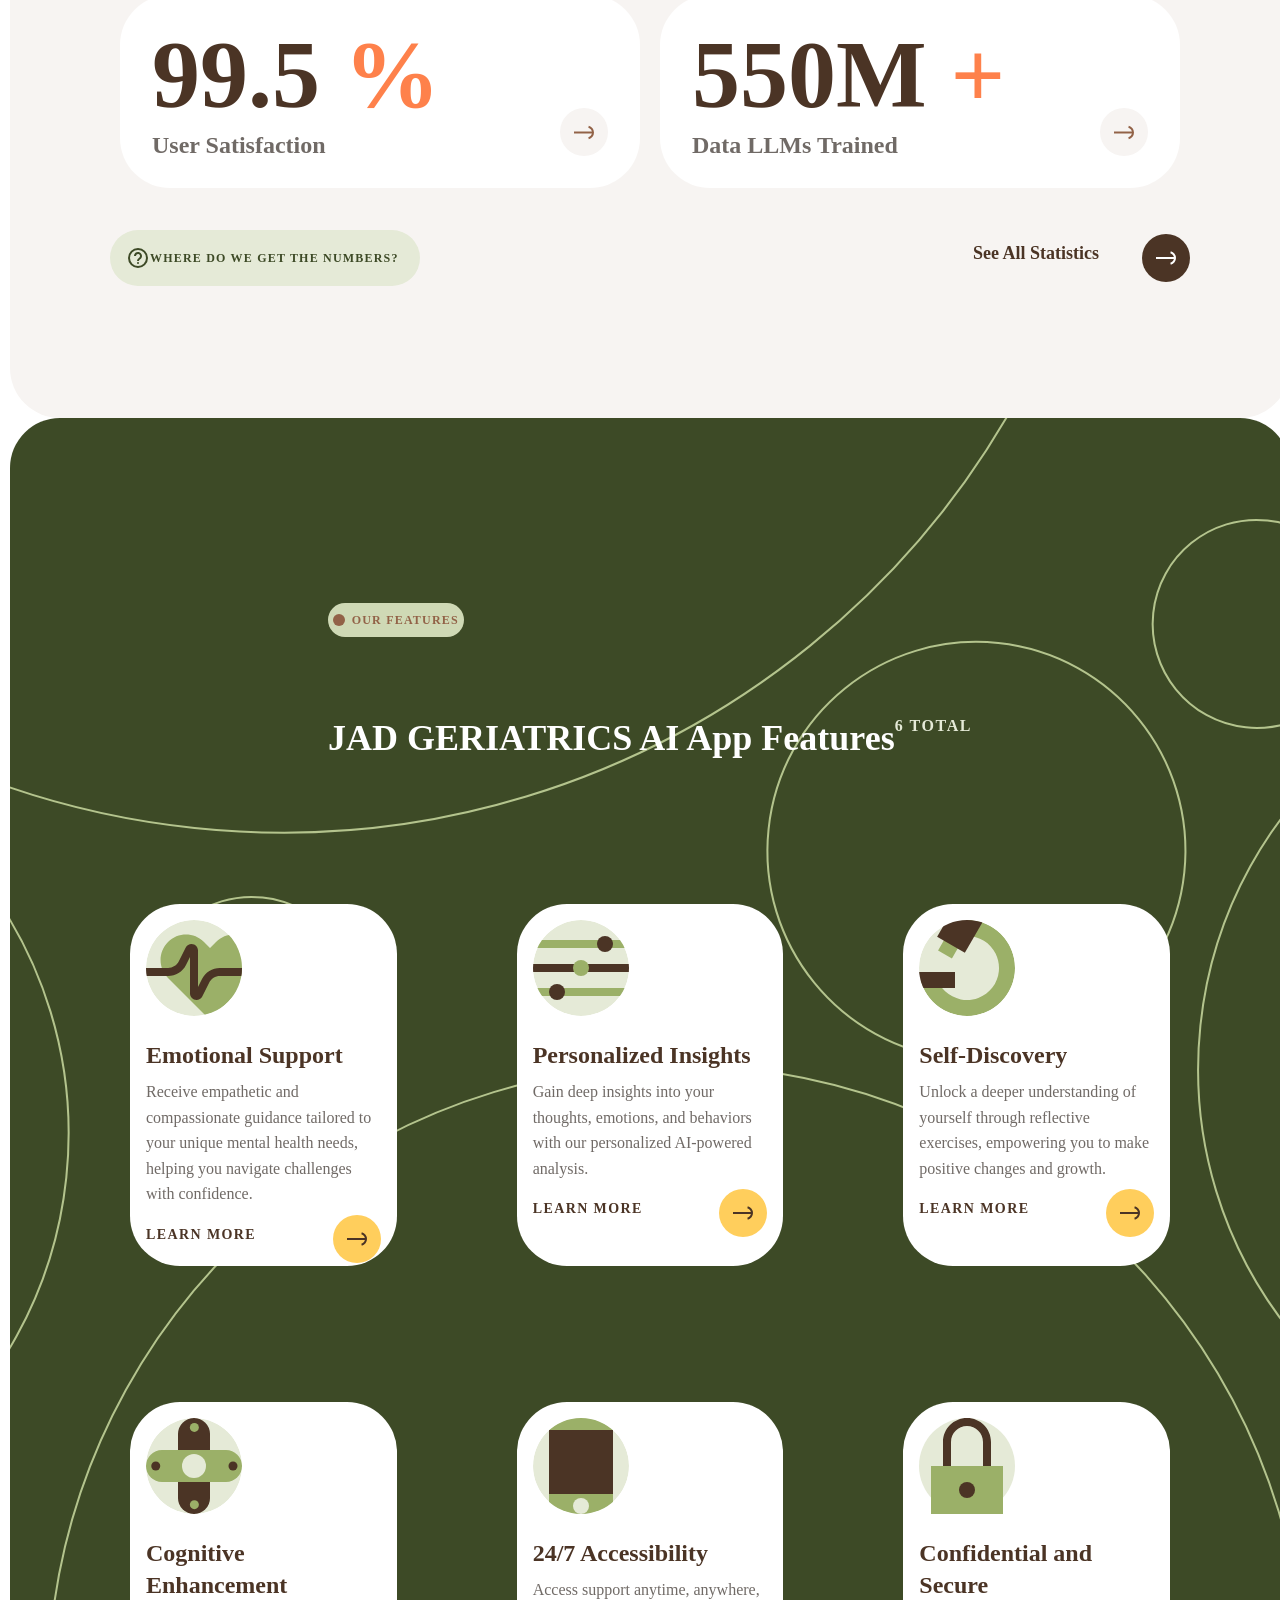
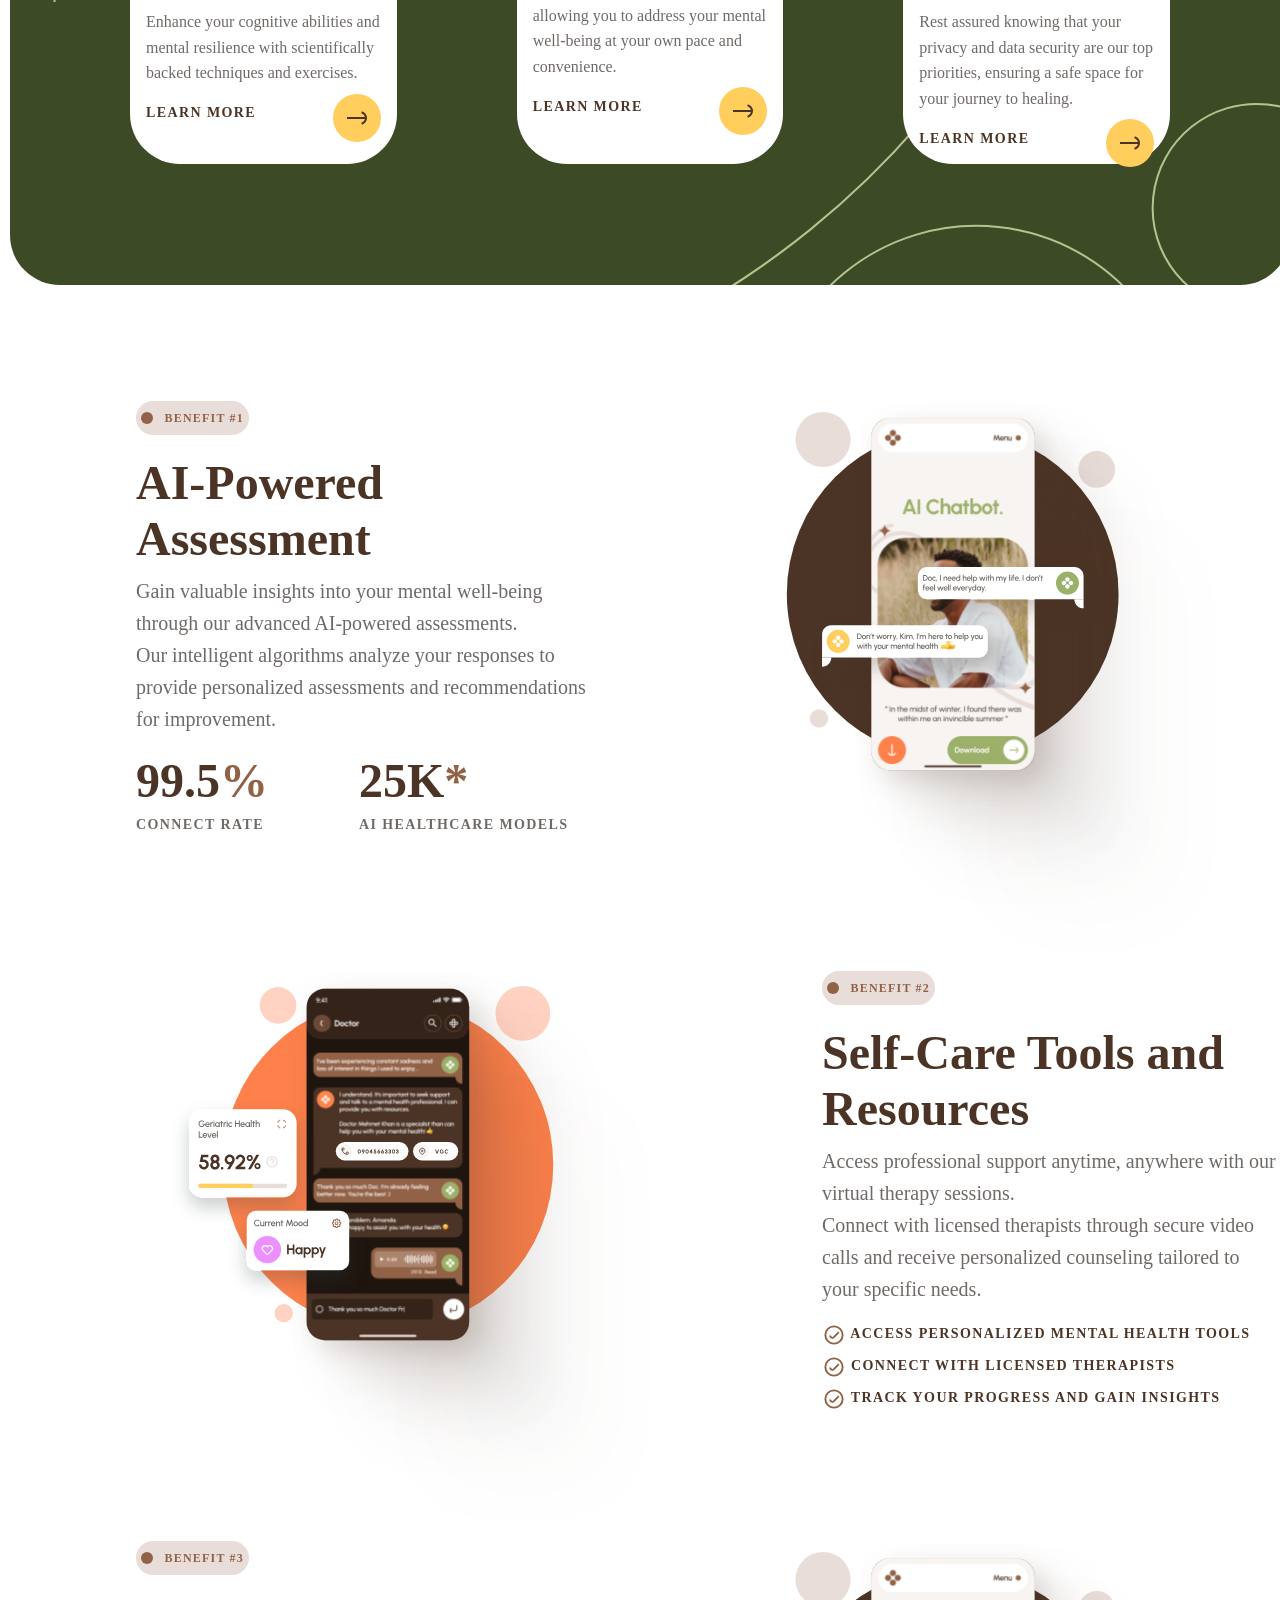
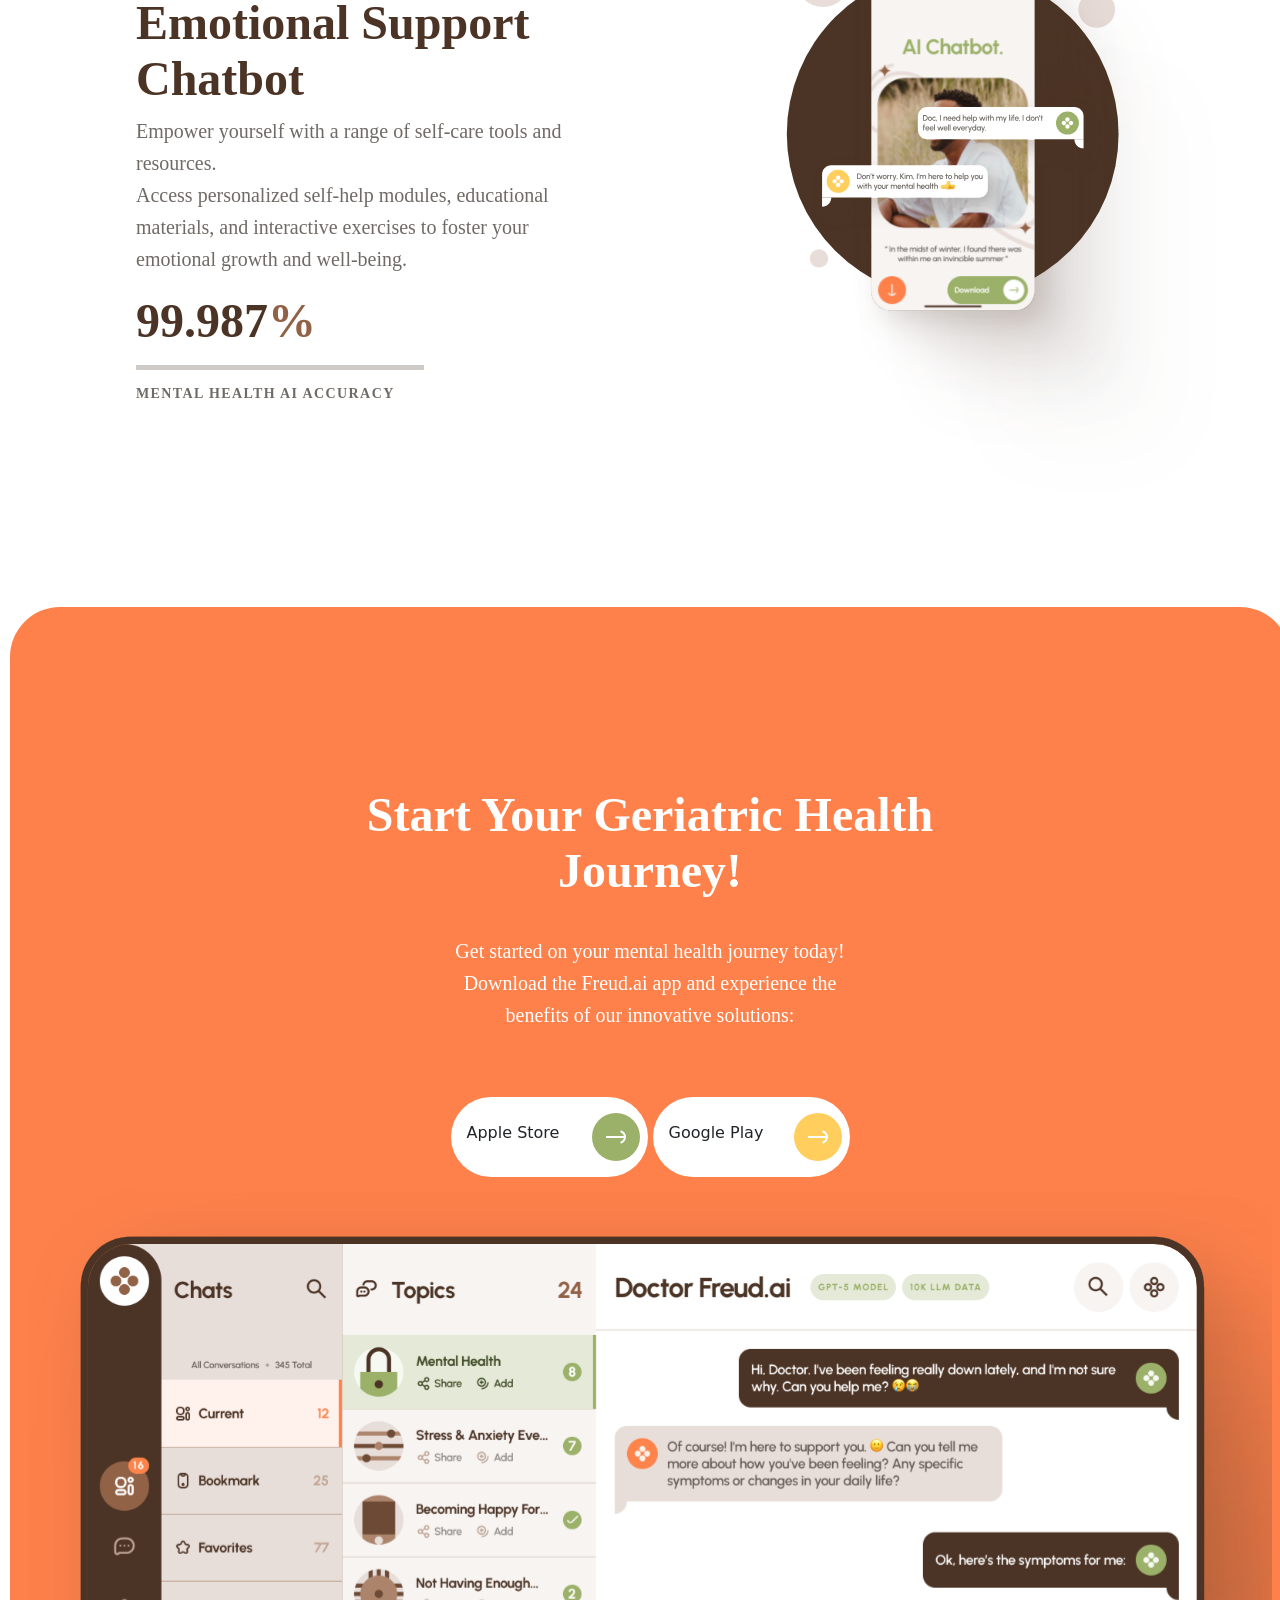
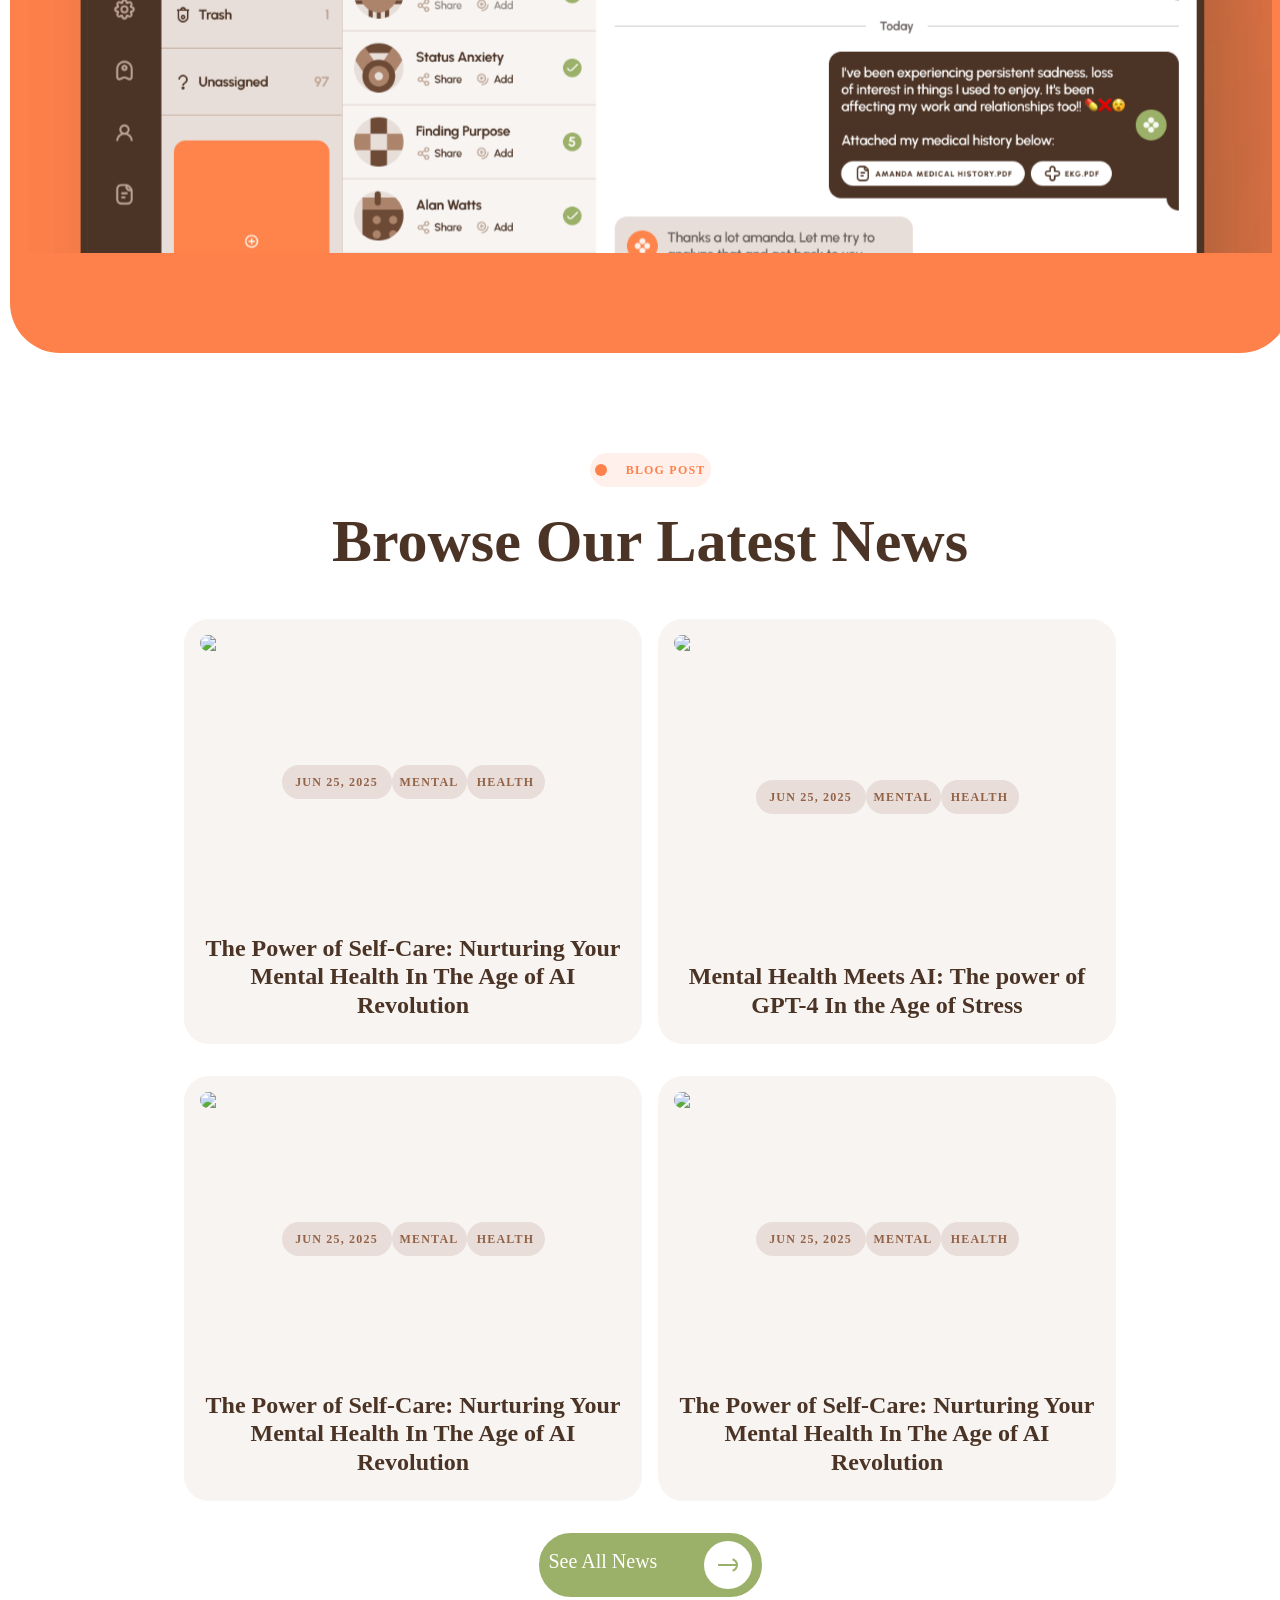
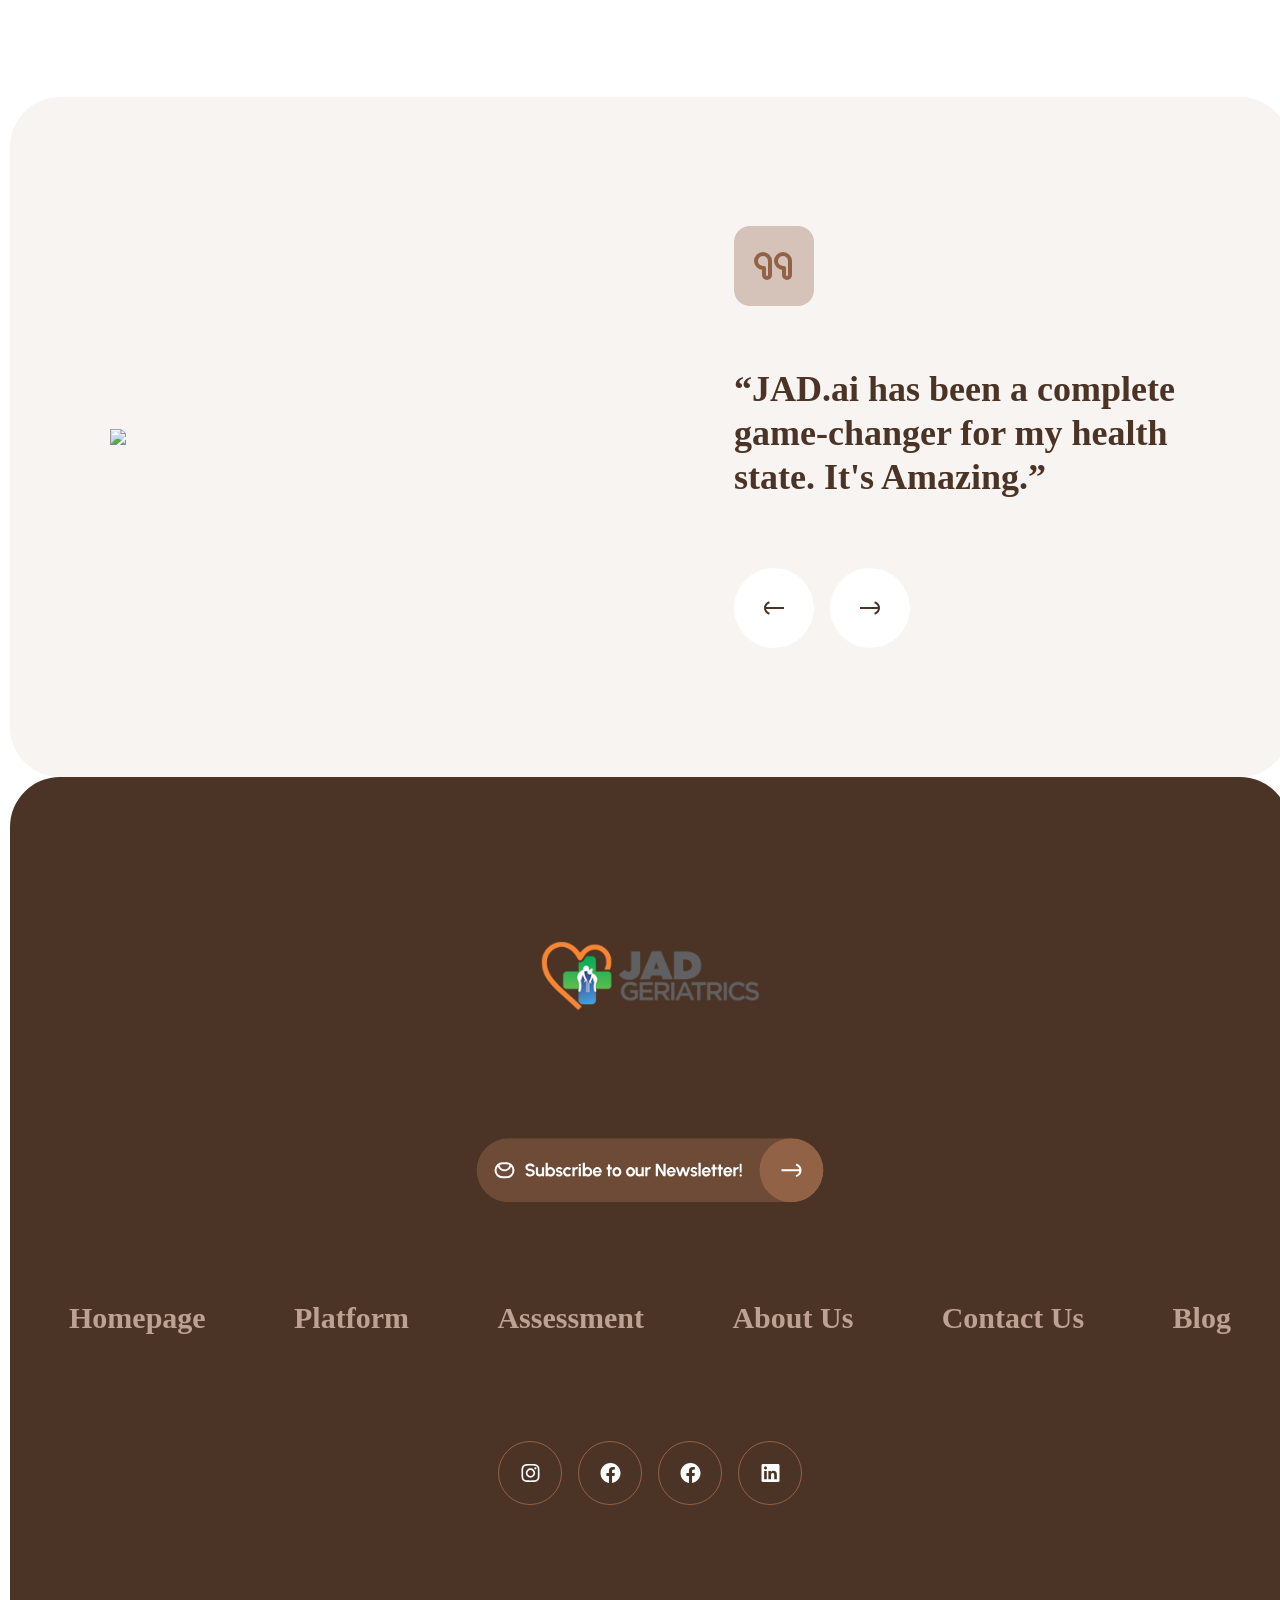
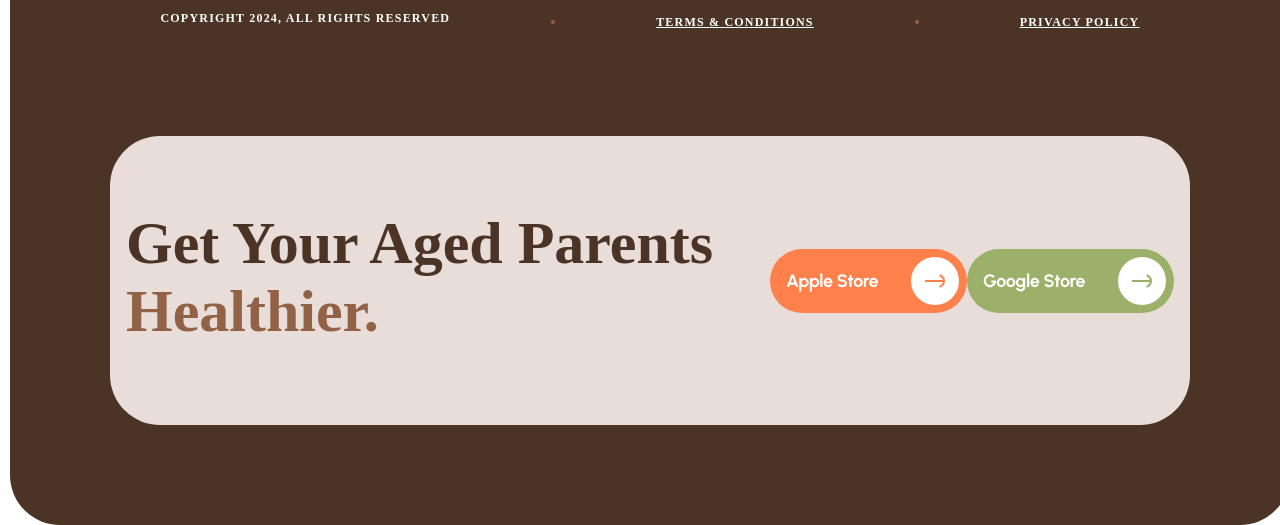
==== commit 99ee22a4: "debug code" ====
--- a/index.html
+++ b/index.html
@@ -102,6 +102,7 @@
           src="static/images/mobile-phone.svg"
           alt="phone image"
           class="mobile"
+          style="width: 100%;"
         />
         <div class="shade mobile"></div>
         <div class="desktop space">
--- a/index.css
+++ b/index.css
@@ -196,7 +196,7 @@
     font-weight: 700;
     word-wrap: break-word;
     border-radius: 100px;
-    width: 343px;
+    min-width: 223px;
     height: 64px;
 }
 
@@ -623,6 +623,7 @@
 }
 
 .para {
+    width: 100%;
     color: rgba(31, 22, 15, 0.64);
     font-size: 18px;
     font-family: Urbanist;
@@ -781,7 +782,7 @@
     position: relative;
     z-index: 1;
     bottom: 64px;
-    width: 375px;
+    width: 100%;
     height: 64px;
     background: linear-gradient(180deg, rgba(255, 255, 255, 0) 0%, white 100%);
 }
@@ -1079,6 +1080,7 @@
     .para {
         text-align: left;
         height: 64px;
+        width: 458px;
     }
 
     .pic {
